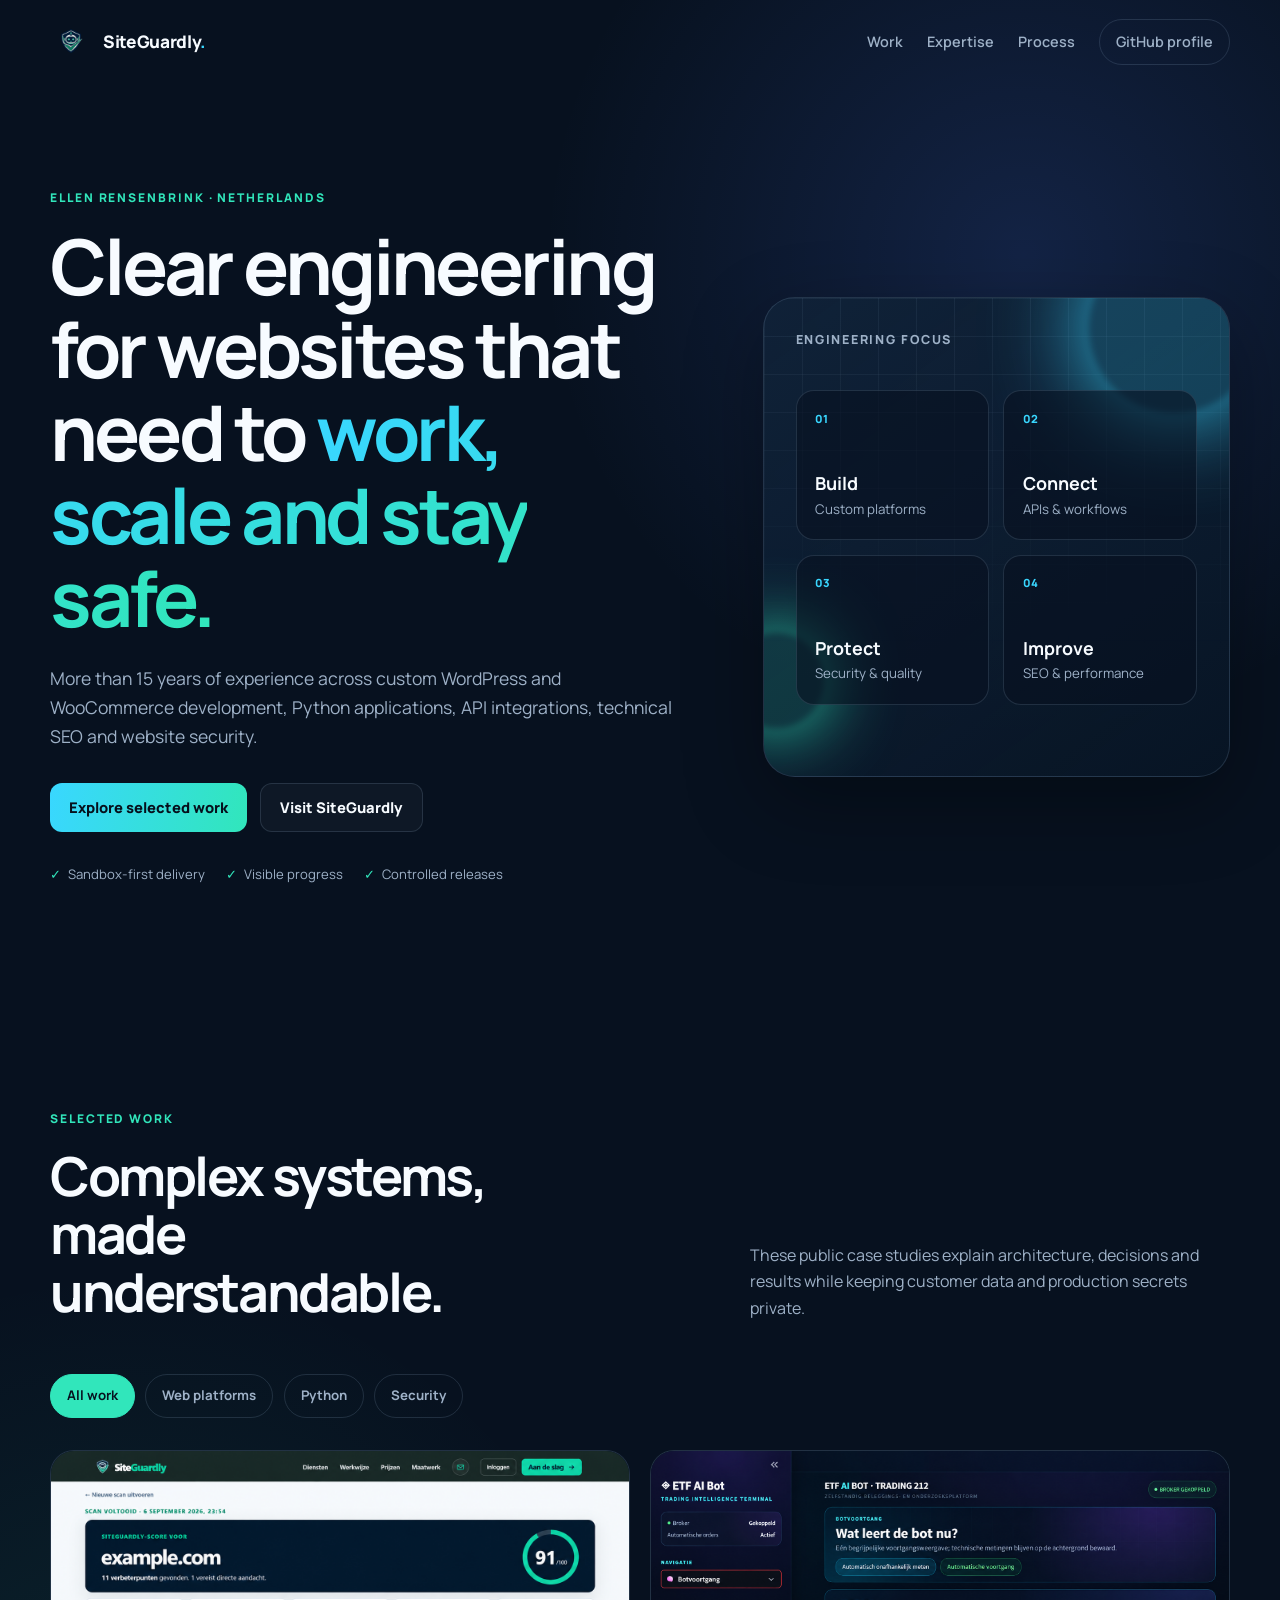
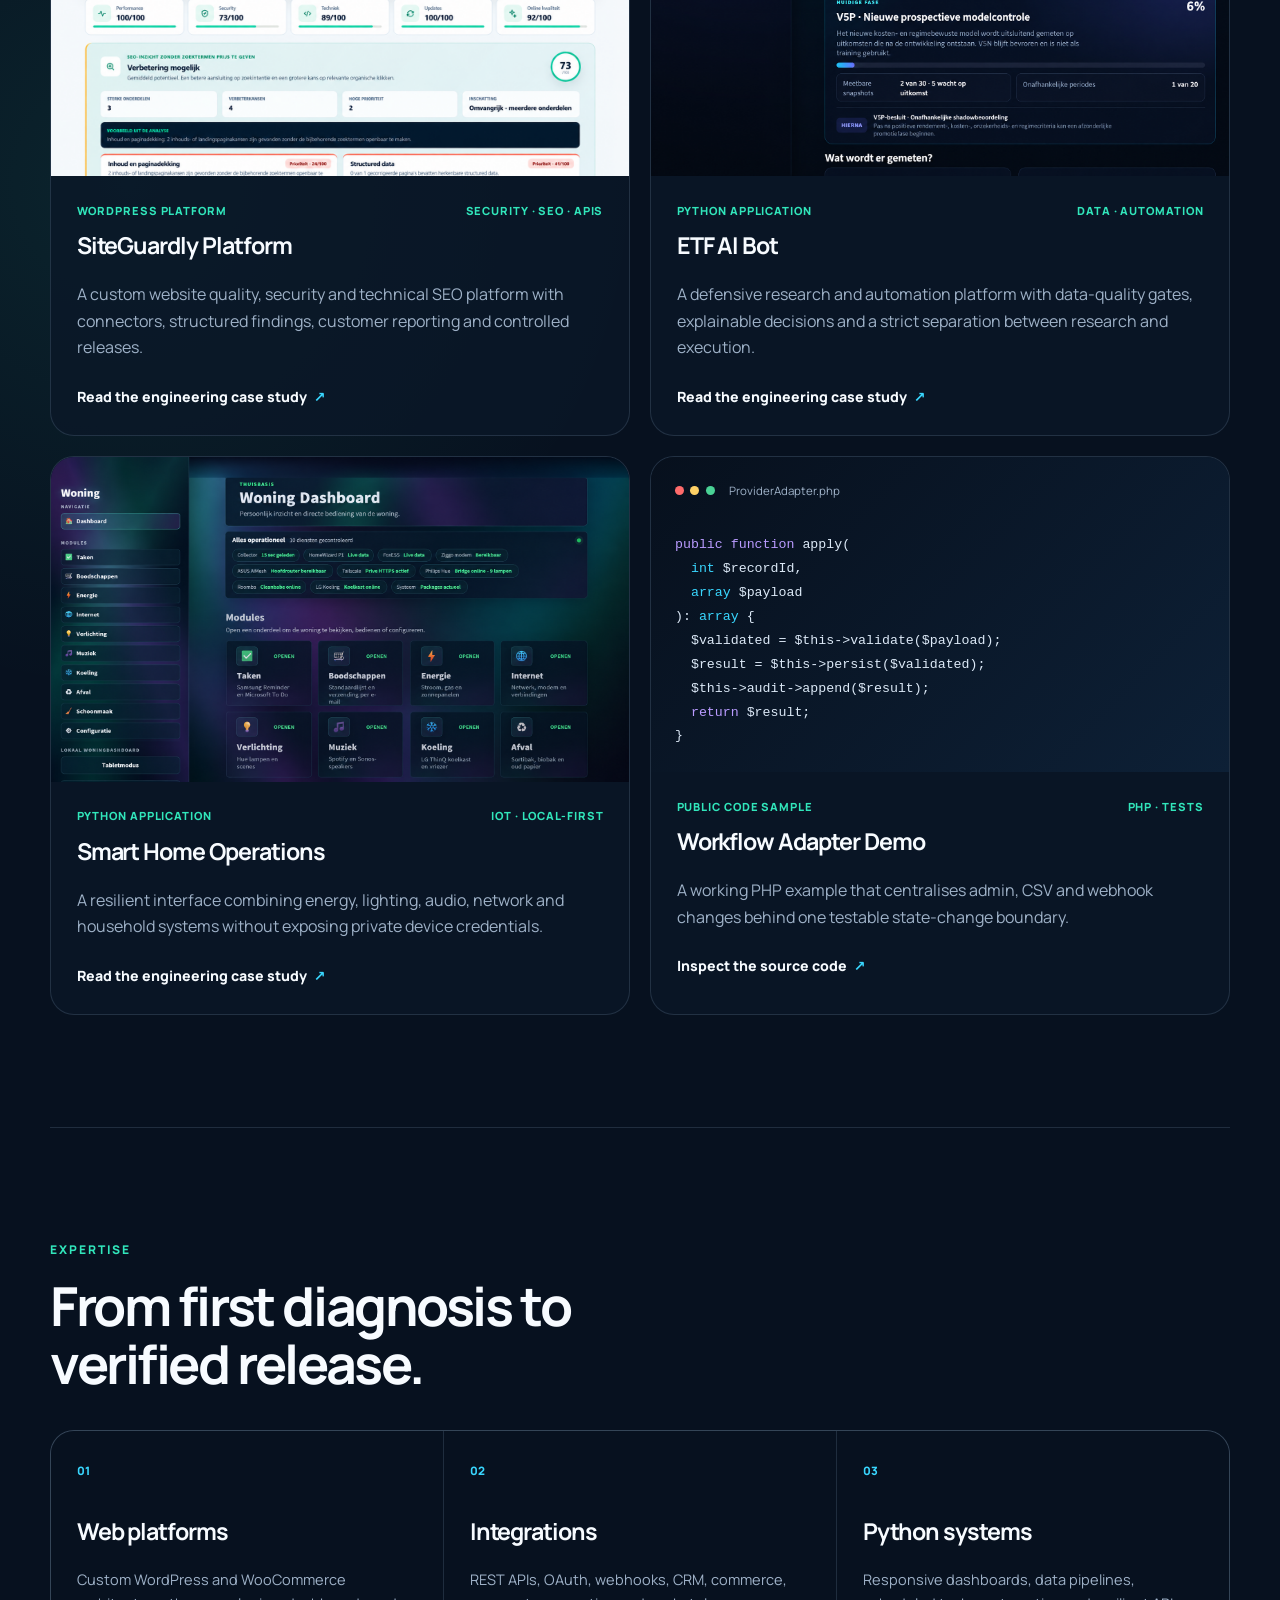
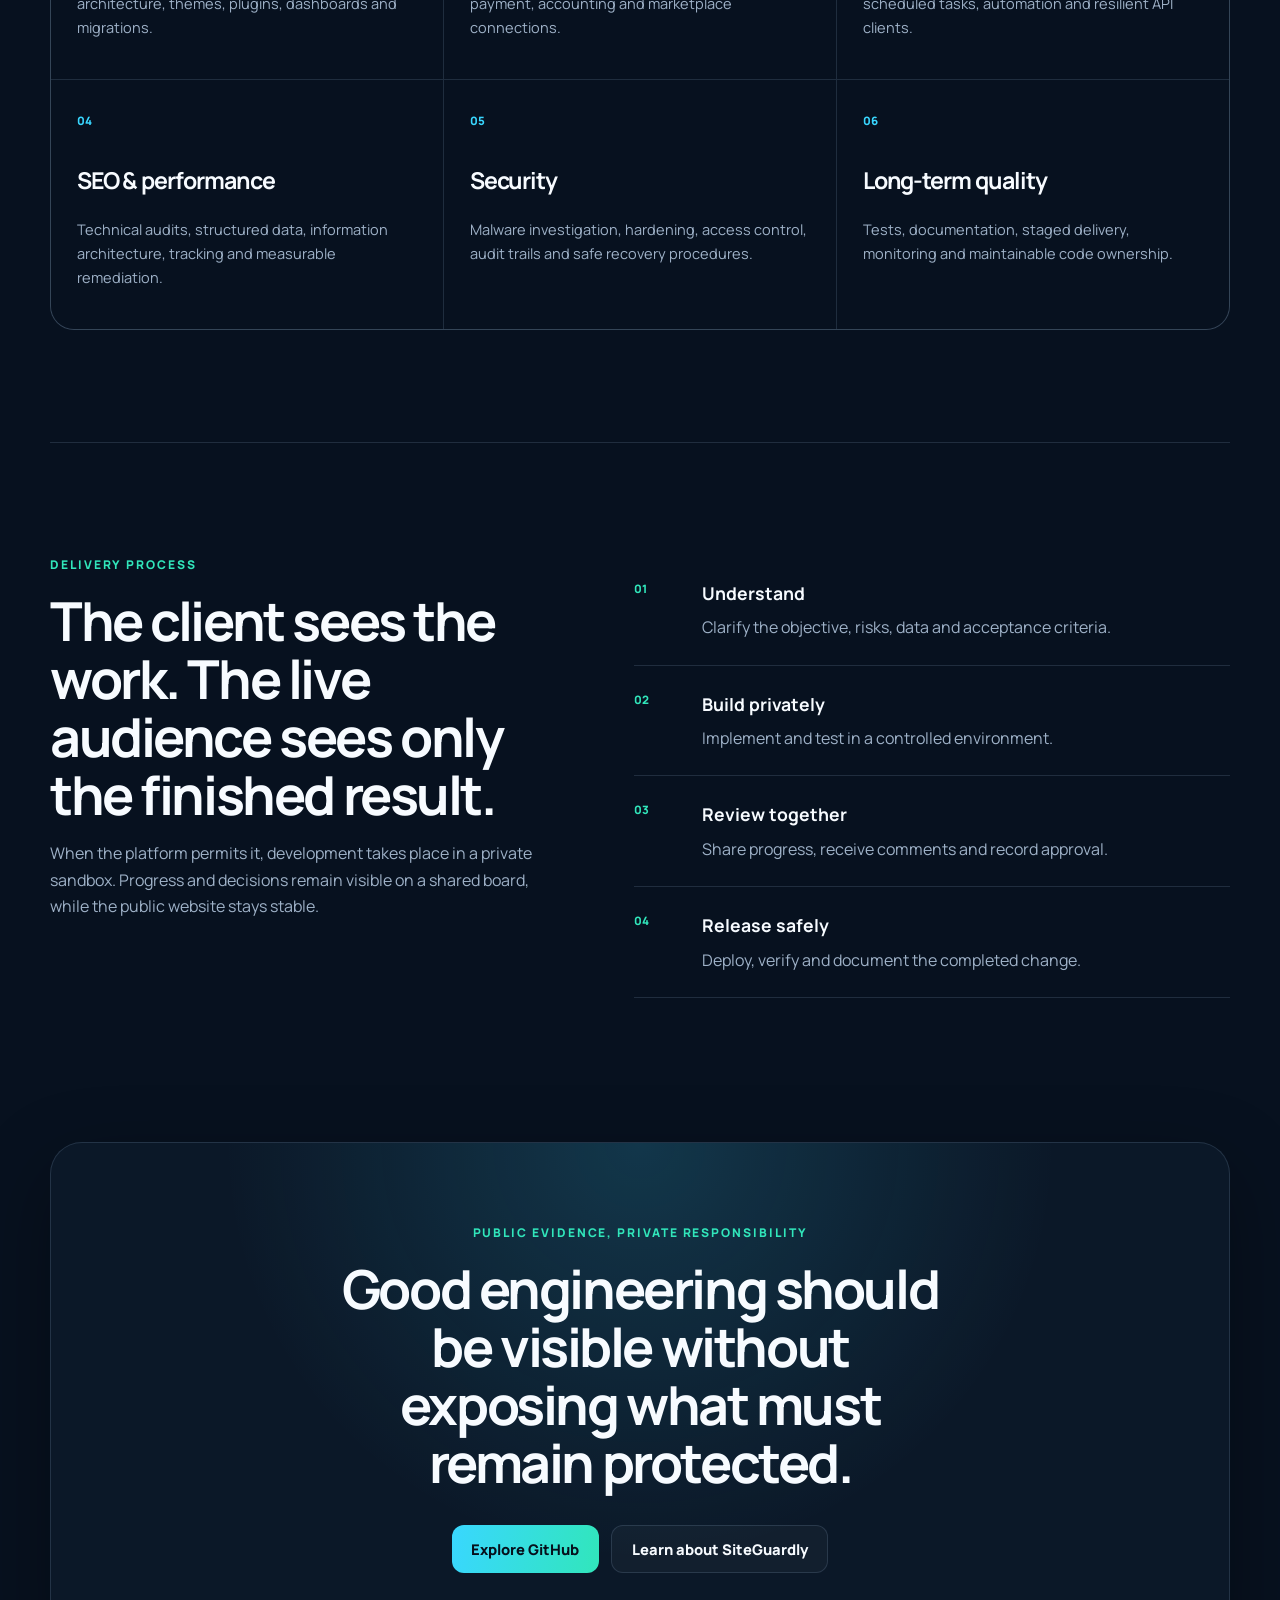
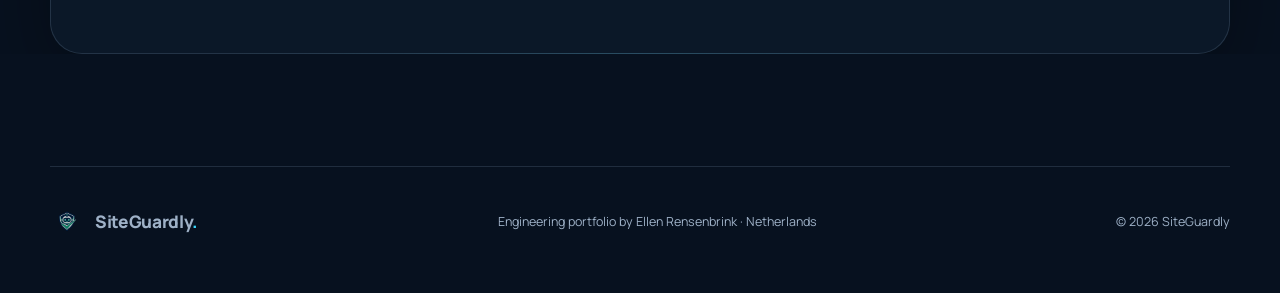
==== index.html @ 63afdf14 "Build SiteGuardly engineering portfolio" ====
<!doctype html>
<html lang="en">
<head>
  <meta charset="utf-8">
  <meta name="viewport" content="width=device-width, initial-scale=1">
  <title>Ellen Rensenbrink · SiteGuardly Engineering Portfolio</title>
  <meta name="description" content="Selected WordPress, Python, API integration, technical SEO and website security work by Ellen Rensenbrink and SiteGuardly.">
  <meta name="theme-color" content="#07111f">
  <meta property="og:title" content="SiteGuardly Engineering Portfolio">
  <meta property="og:description" content="Public evidence of private, production-minded engineering.">
  <meta property="og:type" content="website">
  <meta property="og:url" content="https://siteguardly.github.io/">
  <link rel="icon" href="assets/siteguardly-mark.png">
  <link rel="preconnect" href="https://fonts.googleapis.com">
  <link rel="preconnect" href="https://fonts.gstatic.com" crossorigin>
  <link href="https://fonts.googleapis.com/css2?family=Manrope:wght@400;500;600;700;800&display=swap" rel="stylesheet">
  <link rel="stylesheet" href="styles.css">
</head>
<body>
  <a class="skip-link" href="#main">Skip to content</a>

  <header class="site-header">
    <a class="brand" href="#top" aria-label="SiteGuardly portfolio home">
      <img src="assets/siteguardly-mark.png" width="42" height="42" alt="">
      <span>SiteGuardly<span class="brand-dot">.</span></span>
    </a>
    <nav aria-label="Primary navigation">
      <a href="#work">Work</a>
      <a href="#expertise">Expertise</a>
      <a href="#process">Process</a>
      <a class="nav-cta" href="https://github.com/SiteGuardly">GitHub profile</a>
    </nav>
  </header>

  <main id="main">
    <section class="hero" id="top">
      <div class="hero-copy">
        <p class="eyebrow">Ellen Rensenbrink · Netherlands</p>
        <h1>Clear engineering for websites that need to <span>work, scale and stay safe.</span></h1>
        <p class="hero-intro">More than 15 years of experience across custom WordPress and WooCommerce development, Python applications, API integrations, technical SEO and website security.</p>
        <div class="hero-actions">
          <a class="button primary" href="#work">Explore selected work</a>
          <a class="button secondary" href="https://siteguardly.com">Visit SiteGuardly</a>
        </div>
        <ul class="trust-list" aria-label="Working principles">
          <li>Sandbox-first delivery</li>
          <li>Visible progress</li>
          <li>Controlled releases</li>
        </ul>
      </div>
      <aside class="hero-panel" aria-label="Engineering overview">
        <div class="signal signal-one"></div>
        <div class="signal signal-two"></div>
        <p class="panel-label">Engineering focus</p>
        <div class="capability-map">
          <div><span>01</span><strong>Build</strong><small>Custom platforms</small></div>
          <div><span>02</span><strong>Connect</strong><small>APIs & workflows</small></div>
          <div><span>03</span><strong>Protect</strong><small>Security & quality</small></div>
          <div><span>04</span><strong>Improve</strong><small>SEO & performance</small></div>
        </div>
      </aside>
    </section>

    <section class="section" id="work">
      <div class="section-heading">
        <div>
          <p class="eyebrow">Selected work</p>
          <h2>Complex systems, made understandable.</h2>
        </div>
        <p>These public case studies explain architecture, decisions and results while keeping customer data and production secrets private.</p>
      </div>

      <div class="filters" role="group" aria-label="Filter projects">
        <button class="filter active" type="button" data-filter="all">All work</button>
        <button class="filter" type="button" data-filter="web">Web platforms</button>
        <button class="filter" type="button" data-filter="python">Python</button>
        <button class="filter" type="button" data-filter="security">Security</button>
      </div>

      <div class="project-grid">
        <article class="project-card featured" data-categories="web security">
          <a class="project-image" href="https://github.com/SiteGuardly/siteguardly-platform-case-study" aria-label="View the SiteGuardly platform case study">
            <img src="assets/siteguardly-platform.png" alt="SiteGuardly website scan result interface" loading="lazy">
          </a>
          <div class="project-content">
            <div class="project-meta"><span>WordPress platform</span><span>Security · SEO · APIs</span></div>
            <h3>SiteGuardly Platform</h3>
            <p>A custom website quality, security and technical SEO platform with connectors, structured findings, customer reporting and controlled releases.</p>
            <a class="text-link" href="https://github.com/SiteGuardly/siteguardly-platform-case-study">Read the engineering case study <span>↗</span></a>
          </div>
        </article>

        <article class="project-card" data-categories="python security">
          <a class="project-image" href="https://github.com/SiteGuardly/etf-ai-bot-case-study" aria-label="View the ETF AI Bot case study">
            <img src="assets/etf-ai-bot.png" alt="ETF AI Bot research and automation dashboard" loading="lazy">
          </a>
          <div class="project-content">
            <div class="project-meta"><span>Python application</span><span>Data · Automation</span></div>
            <h3>ETF AI Bot</h3>
            <p>A defensive research and automation platform with data-quality gates, explainable decisions and a strict separation between research and execution.</p>
            <a class="text-link" href="https://github.com/SiteGuardly/etf-ai-bot-case-study">Read the engineering case study <span>↗</span></a>
          </div>
        </article>

        <article class="project-card" data-categories="python security">
          <a class="project-image" href="https://github.com/SiteGuardly/smart-home-dashboard-case-study" aria-label="View the smart home dashboard case study">
            <img src="assets/smart-home-dashboard.png" alt="Smart home operations dashboard" loading="lazy">
          </a>
          <div class="project-content">
            <div class="project-meta"><span>Python application</span><span>IoT · Local-first</span></div>
            <h3>Smart Home Operations</h3>
            <p>A resilient interface combining energy, lighting, audio, network and household systems without exposing private device credentials.</p>
            <a class="text-link" href="https://github.com/SiteGuardly/smart-home-dashboard-case-study">Read the engineering case study <span>↗</span></a>
          </div>
        </article>

        <article class="project-card code-card" data-categories="web security">
          <div class="code-window" aria-hidden="true">
            <div class="window-bar"><i></i><i></i><i></i><span>ProviderAdapter.php</span></div>
            <pre><code><span class="purple">public function</span> apply(
  <span class="blue">int</span> $recordId,
  <span class="blue">array</span> $payload
): <span class="blue">array</span> {
  $validated = $this->validate($payload);
  $result = $this->persist($validated);
  $this->audit->append($result);
  <span class="purple">return</span> $result;
}</code></pre>
          </div>
          <div class="project-content">
            <div class="project-meta"><span>Public code sample</span><span>PHP · Tests</span></div>
            <h3>Workflow Adapter Demo</h3>
            <p>A working PHP example that centralises admin, CSV and webhook changes behind one testable state-change boundary.</p>
            <a class="text-link" href="https://github.com/SiteGuardly/wordpress-workflow-adapter-demo">Inspect the source code <span>↗</span></a>
          </div>
        </article>
      </div>
    </section>

    <section class="section expertise" id="expertise">
      <div class="section-heading compact">
        <div>
          <p class="eyebrow">Expertise</p>
          <h2>From first diagnosis to verified release.</h2>
        </div>
      </div>
      <div class="expertise-grid">
        <article><span>01</span><h3>Web platforms</h3><p>Custom WordPress and WooCommerce architecture, themes, plugins, dashboards and migrations.</p></article>
        <article><span>02</span><h3>Integrations</h3><p>REST APIs, OAuth, webhooks, CRM, commerce, payment, accounting and marketplace connections.</p></article>
        <article><span>03</span><h3>Python systems</h3><p>Responsive dashboards, data pipelines, scheduled tasks, automation and resilient API clients.</p></article>
        <article><span>04</span><h3>SEO & performance</h3><p>Technical audits, structured data, information architecture, tracking and measurable remediation.</p></article>
        <article><span>05</span><h3>Security</h3><p>Malware investigation, hardening, access control, audit trails and safe recovery procedures.</p></article>
        <article><span>06</span><h3>Long-term quality</h3><p>Tests, documentation, staged delivery, monitoring and maintainable code ownership.</p></article>
      </div>
    </section>

    <section class="section process" id="process">
      <div class="process-intro">
        <p class="eyebrow">Delivery process</p>
        <h2>The client sees the work. The live audience sees only the finished result.</h2>
        <p>When the platform permits it, development takes place in a private sandbox. Progress and decisions remain visible on a shared board, while the public website stays stable.</p>
      </div>
      <ol class="process-steps">
        <li><span>01</span><div><strong>Understand</strong><p>Clarify the objective, risks, data and acceptance criteria.</p></div></li>
        <li><span>02</span><div><strong>Build privately</strong><p>Implement and test in a controlled environment.</p></div></li>
        <li><span>03</span><div><strong>Review together</strong><p>Share progress, receive comments and record approval.</p></div></li>
        <li><span>04</span><div><strong>Release safely</strong><p>Deploy, verify and document the completed change.</p></div></li>
      </ol>
    </section>

    <section class="closing">
      <p class="eyebrow">Public evidence, private responsibility</p>
      <h2>Good engineering should be visible without exposing what must remain protected.</h2>
      <div class="hero-actions">
        <a class="button primary" href="https://github.com/SiteGuardly">Explore GitHub</a>
        <a class="button secondary" href="https://siteguardly.com">Learn about SiteGuardly</a>
      </div>
    </section>
  </main>

  <footer>
    <a class="brand" href="#top"><img src="assets/siteguardly-mark.png" width="34" height="34" alt=""><span>SiteGuardly<span class="brand-dot">.</span></span></a>
    <p>Engineering portfolio by Ellen Rensenbrink · Netherlands</p>
    <p>© <span id="year">2026</span> SiteGuardly</p>
  </footer>

  <script src="script.js"></script>
</body>
</html>
---- styles.css ----
:root {
  color-scheme: dark;
  --bg: #07111f;
  --surface: #0b1828;
  --surface-2: #102238;
  --text: #f7fbff;
  --muted: #9eb1c7;
  --line: rgba(160, 190, 220, .16);
  --cyan: #39d7ff;
  --teal: #31e6bb;
  --blue: #4f7cff;
  --purple: #b99bff;
  --radius: 24px;
  --shadow: 0 26px 80px rgba(0, 0, 0, .32);
}

* { box-sizing: border-box; }
html { scroll-behavior: smooth; }
body {
  margin: 0;
  font-family: Manrope, system-ui, -apple-system, BlinkMacSystemFont, "Segoe UI", sans-serif;
  color: var(--text);
  background:
    radial-gradient(circle at 80% 5%, rgba(79, 124, 255, .17), transparent 30rem),
    radial-gradient(circle at 10% 35%, rgba(49, 230, 187, .09), transparent 32rem),
    var(--bg);
  line-height: 1.65;
}

a { color: inherit; }
img { max-width: 100%; display: block; }
button, a { -webkit-tap-highlight-color: transparent; }

.skip-link {
  position: fixed;
  left: 1rem;
  top: -5rem;
  z-index: 100;
  padding: .75rem 1rem;
  color: #06101c;
  background: var(--cyan);
  border-radius: 8px;
}
.skip-link:focus { top: 1rem; }

.site-header, footer {
  width: min(1180px, calc(100% - 2rem));
  margin-inline: auto;
  display: flex;
  align-items: center;
  justify-content: space-between;
}
.site-header { min-height: 84px; }
.brand {
  display: inline-flex;
  gap: .7rem;
  align-items: center;
  text-decoration: none;
  font-size: 1.08rem;
  font-weight: 800;
  letter-spacing: -.02em;
}
.brand img { border-radius: 12px; }
.brand-dot { color: var(--cyan); }
nav { display: flex; gap: 1.5rem; align-items: center; }
nav a { text-decoration: none; font-size: .9rem; color: var(--muted); font-weight: 600; }
nav a:hover, nav a:focus-visible { color: var(--text); }
.nav-cta { padding: .66rem 1rem; border: 1px solid var(--line); border-radius: 999px; }

main { overflow: clip; }
.hero, .section, .closing {
  width: min(1180px, calc(100% - 2rem));
  margin-inline: auto;
}
.hero {
  min-height: 680px;
  padding: 6.5rem 0 7rem;
  display: grid;
  grid-template-columns: 1.15fr .85fr;
  gap: 5rem;
  align-items: center;
}
.eyebrow {
  margin: 0 0 1.1rem;
  color: var(--teal);
  font-weight: 800;
  font-size: .75rem;
  letter-spacing: .16em;
  text-transform: uppercase;
}
h1, h2, h3 { margin-top: 0; line-height: 1.08; letter-spacing: -.045em; }
h1 { margin-bottom: 1.5rem; font-size: clamp(3rem, 6vw, 5.6rem); max-width: 12ch; }
h1 span { color: transparent; background: linear-gradient(100deg, var(--cyan), var(--teal)); background-clip: text; -webkit-background-clip: text; }
h2 { margin-bottom: 1rem; font-size: clamp(2.25rem, 4.2vw, 4.2rem); max-width: 15ch; }
h3 { font-size: 1.45rem; }
.hero-intro { color: var(--muted); font-size: 1.1rem; max-width: 62ch; }
.hero-actions { margin-top: 2rem; display: flex; gap: .8rem; flex-wrap: wrap; }
.button {
  min-height: 48px;
  display: inline-flex;
  align-items: center;
  justify-content: center;
  padding: .7rem 1.2rem;
  border-radius: 12px;
  text-decoration: none;
  font-weight: 800;
  font-size: .92rem;
  transition: transform .2s ease, border-color .2s ease;
}
.button:hover { transform: translateY(-2px); }
.button.primary { color: #06101c; background: linear-gradient(100deg, var(--cyan), var(--teal)); }
.button.secondary { border: 1px solid var(--line); background: rgba(255,255,255,.03); }
.trust-list { margin: 2rem 0 0; padding: 0; display: flex; gap: 1.3rem; flex-wrap: wrap; list-style: none; color: var(--muted); font-size: .82rem; }
.trust-list li::before { content: "✓"; color: var(--teal); margin-right: .45rem; }

.hero-panel {
  position: relative;
  padding: 2rem;
  min-height: 480px;
  border: 1px solid var(--line);
  border-radius: 32px;
  background: linear-gradient(145deg, rgba(16,34,56,.98), rgba(8,22,38,.78));
  box-shadow: var(--shadow);
  overflow: hidden;
}
.hero-panel::before { content: ""; position: absolute; inset: 0; background-image: linear-gradient(var(--line) 1px, transparent 1px), linear-gradient(90deg, var(--line) 1px, transparent 1px); background-size: 38px 38px; mask-image: linear-gradient(to bottom, black, transparent 75%); opacity: .5; }
.signal { position: absolute; border-radius: 50%; filter: blur(3px); }
.signal-one { width: 170px; height: 170px; top: -55px; right: -30px; background: rgba(57,215,255,.2); box-shadow: 0 0 100px var(--cyan); }
.signal-two { width: 95px; height: 95px; bottom: 48px; left: -35px; background: rgba(49,230,187,.14); box-shadow: 0 0 75px var(--teal); }
.panel-label { position: relative; margin: 0; color: var(--muted); font-size: .78rem; font-weight: 800; text-transform: uppercase; letter-spacing: .14em; }
.capability-map { position: relative; margin-top: 2.5rem; display: grid; grid-template-columns: 1fr 1fr; gap: .9rem; }
.capability-map div { min-height: 150px; padding: 1.15rem; display: flex; flex-direction: column; justify-content: flex-end; border: 1px solid var(--line); border-radius: 18px; background: rgba(7,17,31,.58); }
.capability-map span { margin-bottom: auto; color: var(--cyan); font-size: .7rem; font-weight: 800; }
.capability-map strong { font-size: 1.12rem; }
.capability-map small { color: var(--muted); }

.section { padding: 7rem 0; }
.section-heading { margin-bottom: 2.3rem; display: flex; justify-content: space-between; align-items: end; gap: 3rem; }
.section-heading > p { max-width: 48ch; color: var(--muted); }
.section-heading.compact { display: block; }
.filters { margin-bottom: 2rem; display: flex; gap: .65rem; flex-wrap: wrap; }
.filter { padding: .64rem 1rem; color: var(--muted); border: 1px solid var(--line); border-radius: 999px; background: transparent; font: inherit; font-size: .83rem; font-weight: 700; cursor: pointer; }
.filter:hover, .filter:focus-visible, .filter.active { color: #07111f; border-color: var(--teal); background: var(--teal); }
.project-grid { display: grid; grid-template-columns: repeat(2, 1fr); gap: 1.25rem; }
.project-card { border: 1px solid var(--line); border-radius: var(--radius); background: rgba(11,24,40,.78); overflow: hidden; transition: transform .25s ease, border-color .25s ease; }
.project-card:hover { transform: translateY(-5px); border-color: rgba(57,215,255,.38); }
.project-card.hidden { display: none; }
.project-image { display: block; aspect-ratio: 16 / 9; overflow: hidden; background: #0c1b2d; }
.project-image img { width: 100%; height: 100%; object-fit: cover; object-position: top; transition: transform .45s ease; }
.project-card:hover .project-image img { transform: scale(1.025); }
.project-content { padding: 1.6rem; }
.project-meta { margin-bottom: .8rem; display: flex; justify-content: space-between; gap: 1rem; color: var(--teal); font-size: .7rem; font-weight: 800; text-transform: uppercase; letter-spacing: .08em; }
.project-content p { color: var(--muted); }
.text-link { display: inline-flex; gap: .45rem; margin-top: .5rem; color: var(--text); font-size: .88rem; font-weight: 800; text-decoration: none; }
.text-link span { color: var(--cyan); }
.code-window { min-height: 290px; padding: 1.5rem; background: linear-gradient(135deg, #07101d, #0d2036); }
.window-bar { display: flex; gap: .4rem; align-items: center; color: var(--muted); font-size: .72rem; }
.window-bar i { width: 9px; height: 9px; border-radius: 50%; background: #ff6b6b; }
.window-bar i:nth-child(2) { background: #ffd166; }
.window-bar i:nth-child(3) { background: #4ad295; }
.window-bar span { margin-left: .5rem; }
pre { margin: 2.1rem 0 0; color: #dce9f7; font: .83rem/1.8 ui-monospace, SFMono-Regular, Menlo, Consolas, monospace; white-space: pre-wrap; }
.purple { color: var(--purple); }
.blue { color: var(--cyan); }

.expertise { border-block: 1px solid var(--line); }
.expertise-grid { display: grid; grid-template-columns: repeat(3, 1fr); gap: 1px; background: var(--line); border: 1px solid var(--line); border-radius: var(--radius); overflow: hidden; }
.expertise-grid article { min-height: 240px; padding: 1.6rem; background: var(--bg); }
.expertise-grid span { display: inline-block; margin-bottom: 2.4rem; color: var(--cyan); font-size: .72rem; font-weight: 800; }
.expertise-grid p { color: var(--muted); font-size: .91rem; }

.process { display: grid; grid-template-columns: .9fr 1.1fr; gap: 6rem; align-items: start; }
.process-intro { position: sticky; top: 2rem; }
.process-intro p:last-child { color: var(--muted); max-width: 54ch; }
.process-steps { margin: 0; padding: 0; list-style: none; }
.process-steps li { padding: 1.5rem 0; display: grid; grid-template-columns: 52px 1fr; gap: 1rem; border-bottom: 1px solid var(--line); }
.process-steps li > span { color: var(--teal); font-size: .72rem; font-weight: 800; }
.process-steps strong { font-size: 1.1rem; }
.process-steps p { margin: .4rem 0 0; color: var(--muted); }

.closing { margin-top: 2rem; margin-bottom: 7rem; padding: 5rem; text-align: center; border: 1px solid var(--line); border-radius: 32px; background: radial-gradient(circle at 50% 0, rgba(57,215,255,.16), transparent 26rem), var(--surface); box-shadow: var(--shadow); }
.closing h2 { margin-inline: auto; max-width: 18ch; }
.closing .hero-actions { justify-content: center; }

footer { padding: 2rem 0 3rem; gap: 2rem; border-top: 1px solid var(--line); color: var(--muted); font-size: .78rem; }

@media (max-width: 900px) {
  nav a:not(.nav-cta) { display: none; }
  .hero { grid-template-columns: 1fr; gap: 2.5rem; padding-top: 4rem; }
  .hero-copy { text-align: left; }
  .hero-panel { min-height: auto; }
  .section-heading, .process { grid-template-columns: 1fr; display: grid; gap: 1.2rem; }
  .process-intro { position: static; }
  .expertise-grid { grid-template-columns: repeat(2, 1fr); }
}

@media (max-width: 640px) {
  .site-header { min-height: 70px; }
  .nav-cta { padding: .55rem .8rem; font-size: .78rem; }
  .hero { min-height: auto; padding: 3.5rem 0 5rem; }
  h1 { font-size: clamp(2.8rem, 14vw, 4.2rem); }
  .hero-panel { padding: 1rem; border-radius: 22px; }
  .capability-map { gap: .55rem; }
  .capability-map div { min-height: 125px; padding: .9rem; }
  .section { padding: 5rem 0; }
  .project-grid, .expertise-grid { grid-template-columns: 1fr; }
  .closing { padding: 3.5rem 1.2rem; }
  footer { align-items: flex-start; flex-direction: column; gap: .75rem; }
  footer p { margin: 0; }
}

@media (prefers-reduced-motion: reduce) {
  html { scroll-behavior: auto; }
  *, *::before, *::after { transition-duration: .01ms !important; }
}
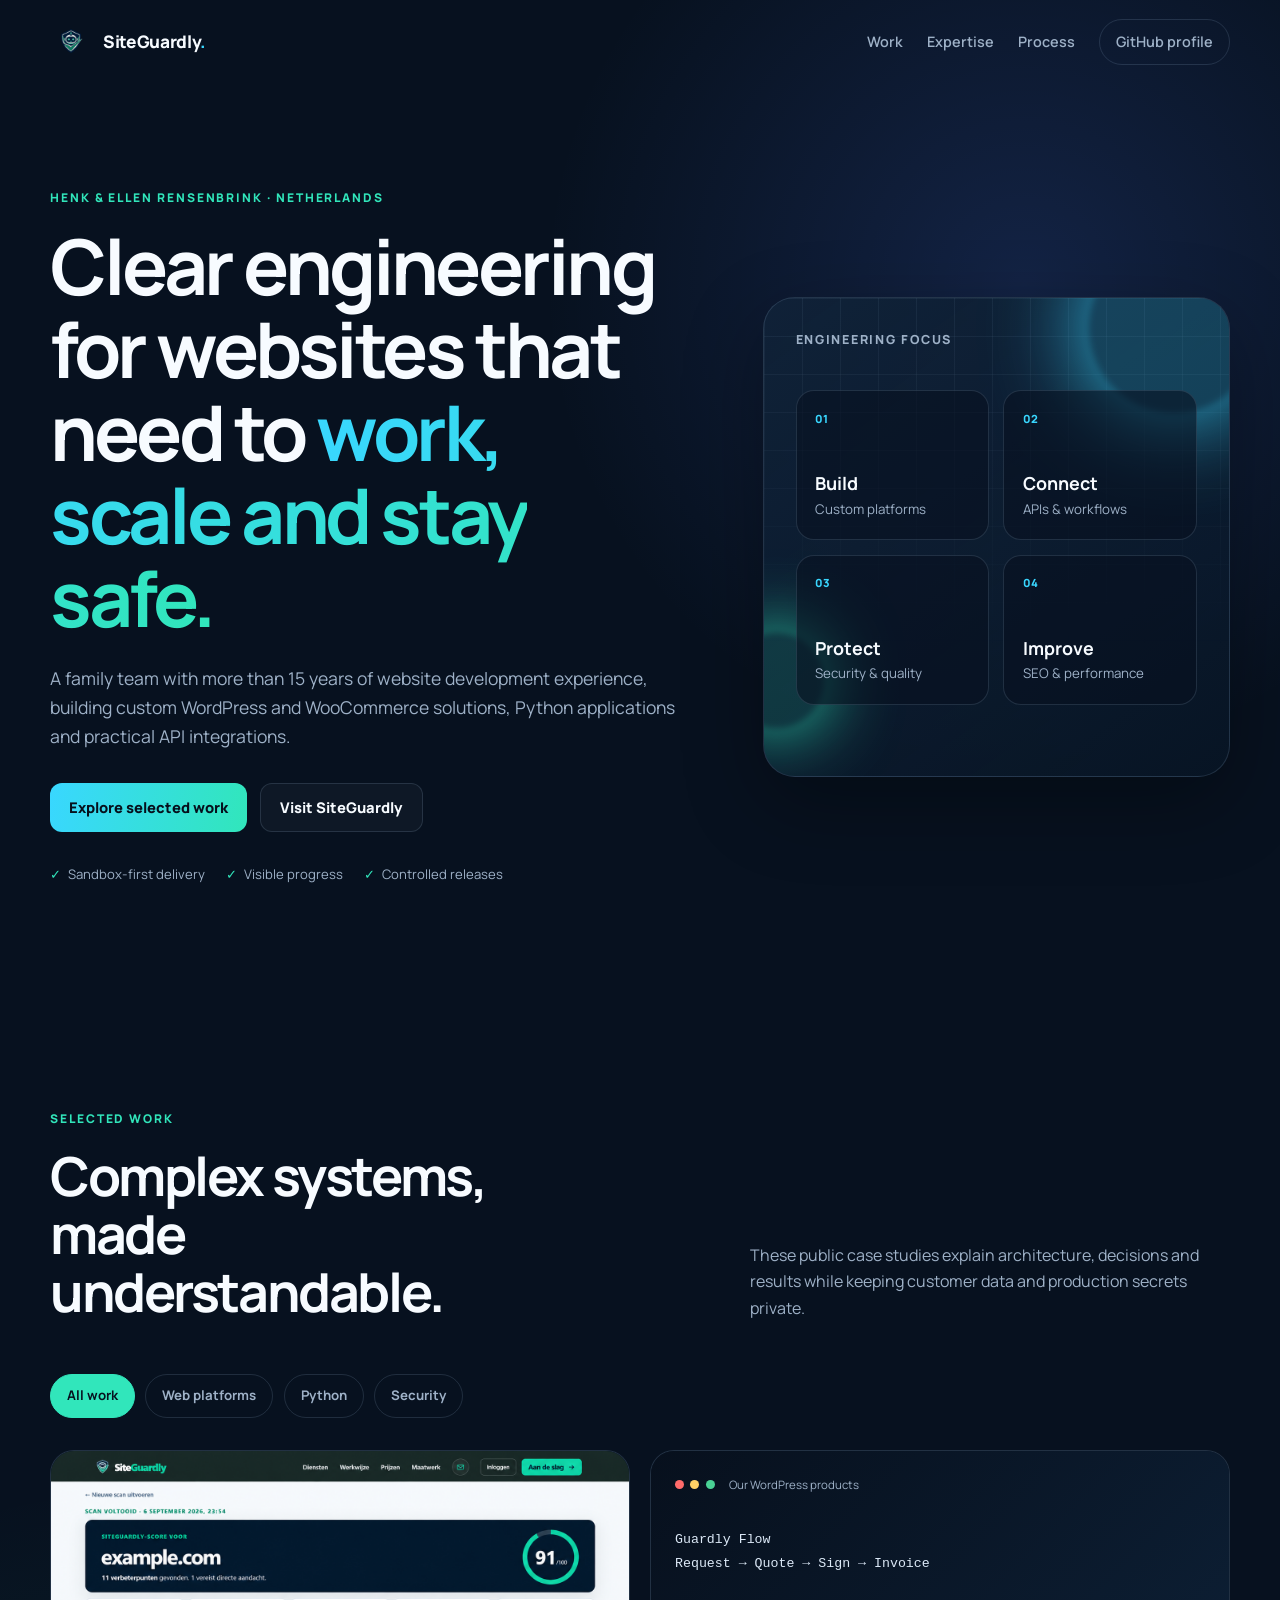
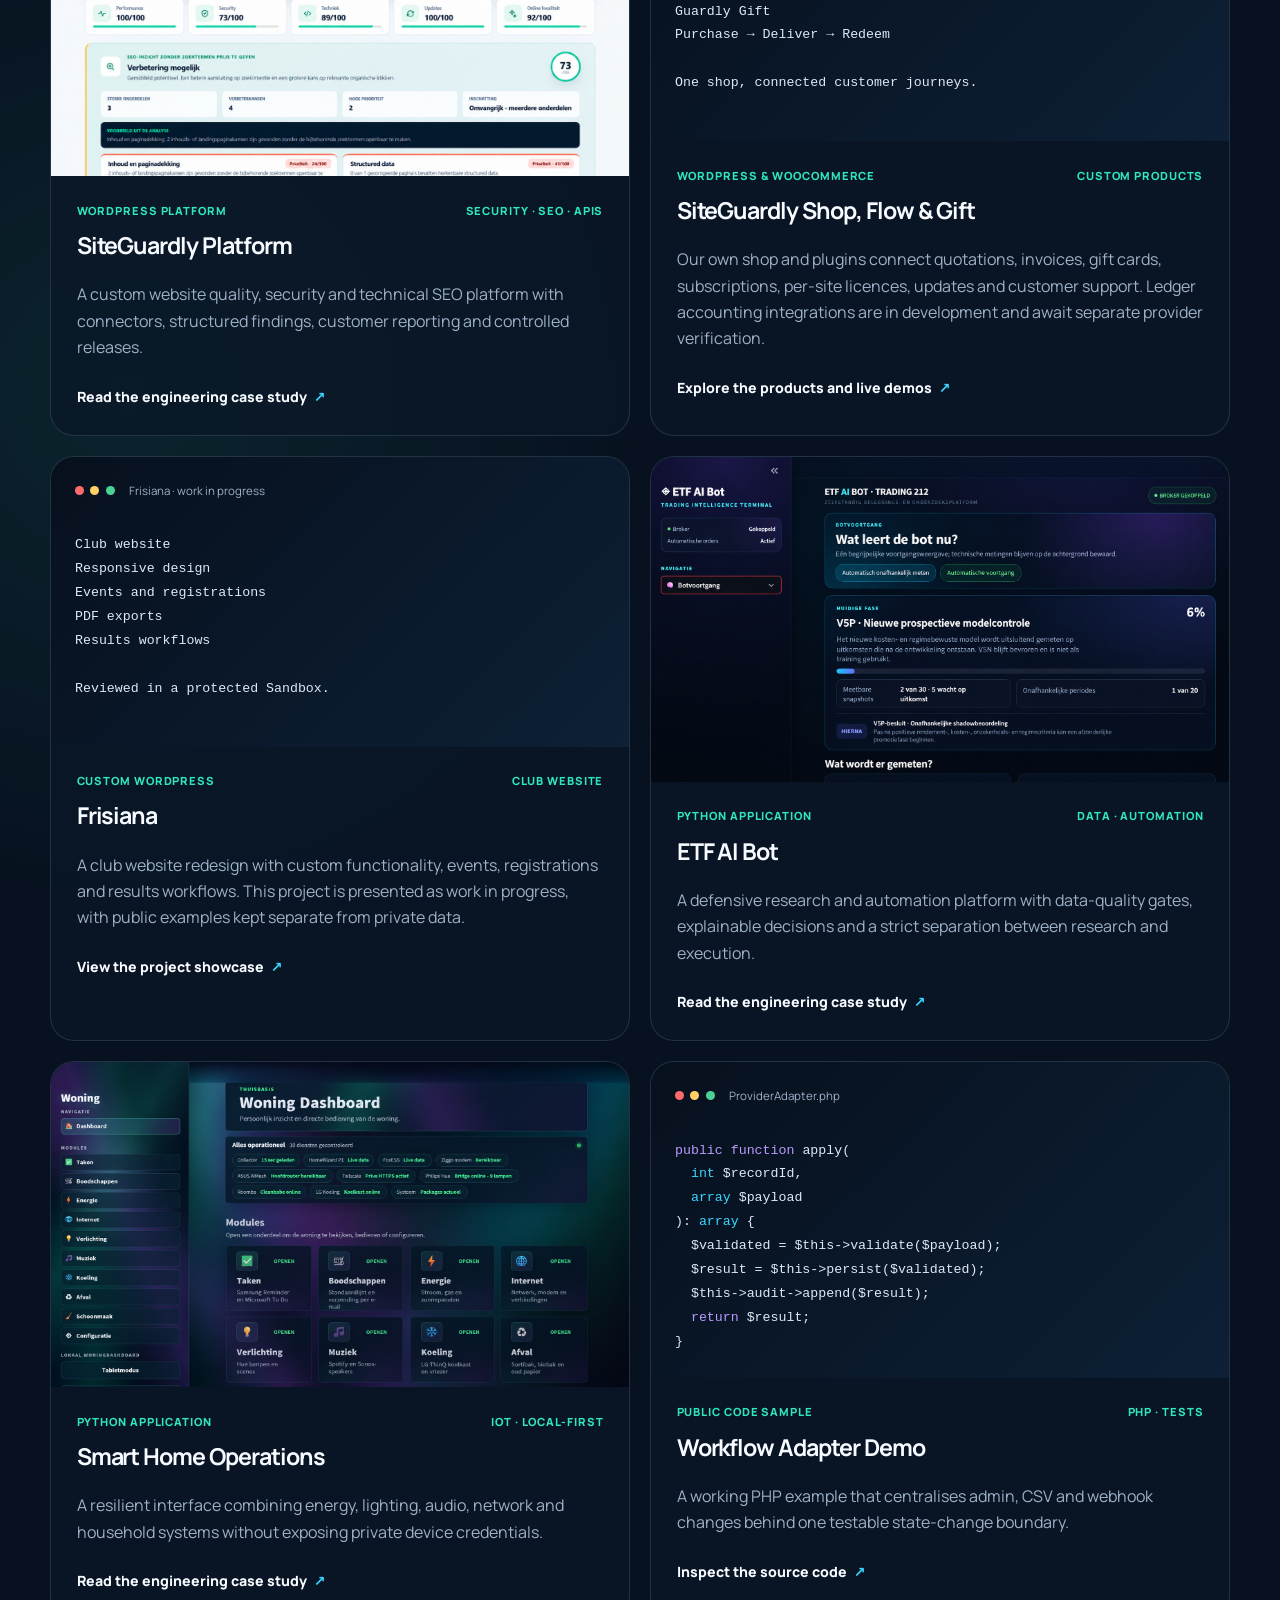
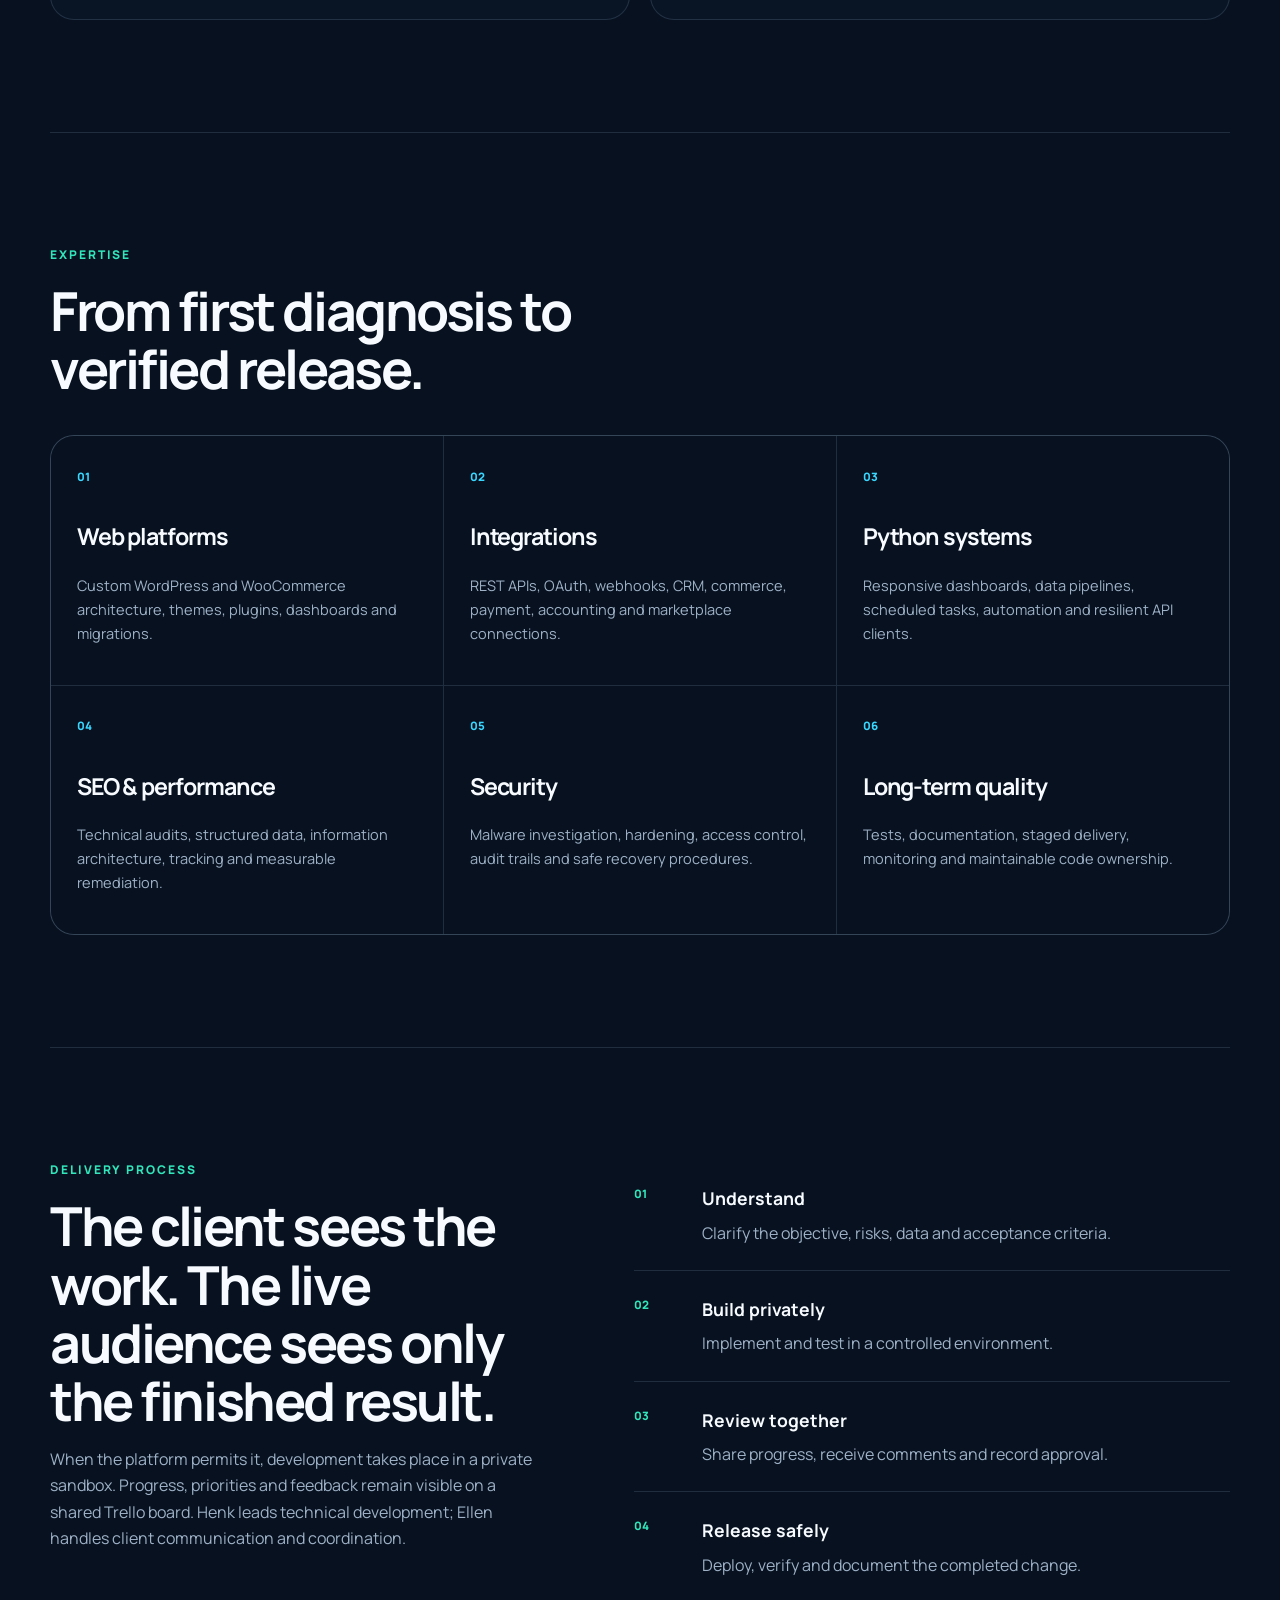
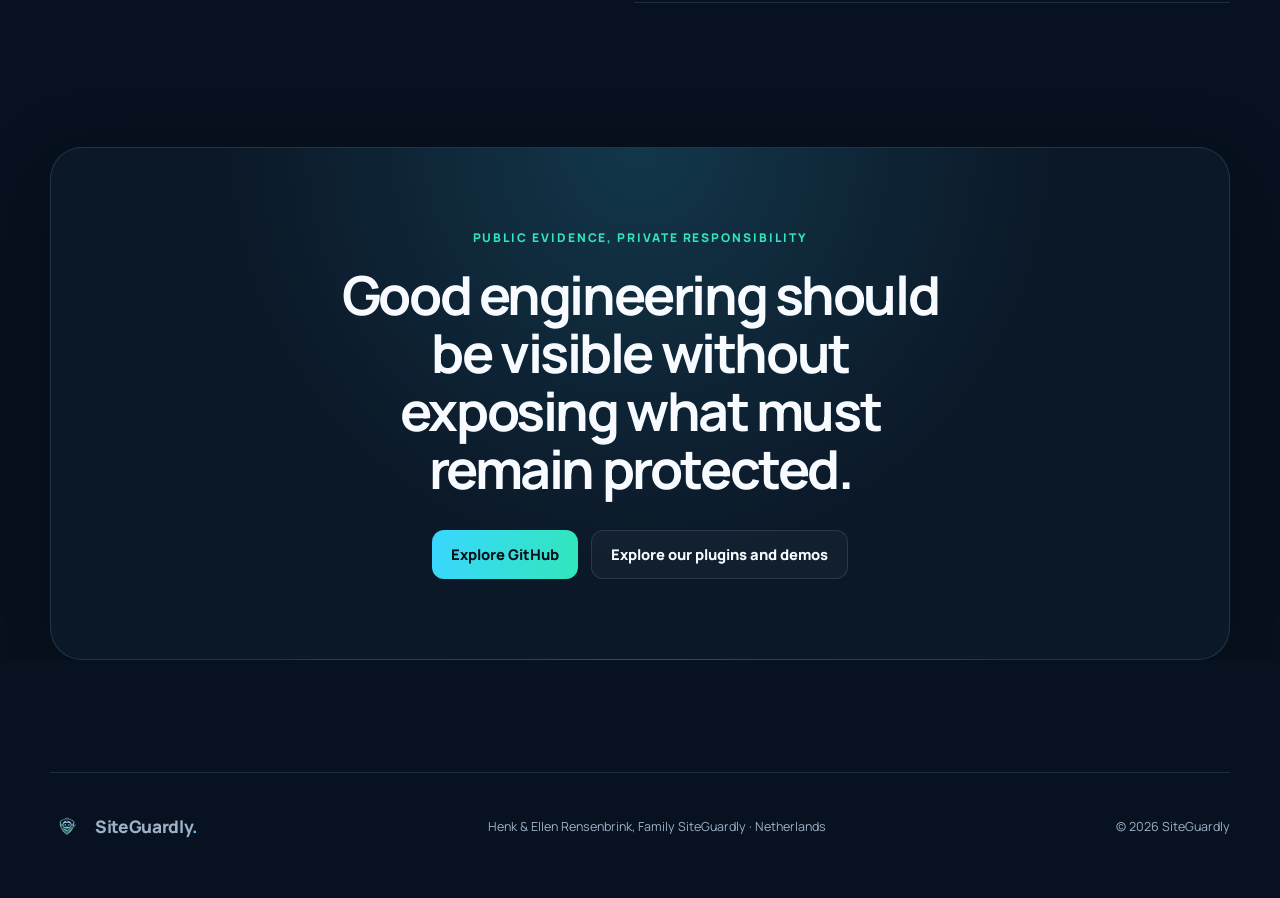
==== commit ff6cc69a: "Refresh family team portfolio with shop, plugins and Frisiana Updated the title and description for " ====
--- a/index.html
+++ b/index.html
@@ -3,8 +3,8 @@
 <head>
   <meta charset="utf-8">
   <meta name="viewport" content="width=device-width, initial-scale=1">
-  <title>Ellen Rensenbrink · SiteGuardly Engineering Portfolio</title>
-  <meta name="description" content="Selected WordPress, Python, API integration, technical SEO and website security work by Ellen Rensenbrink and SiteGuardly.">
+  <title>Henk &amp; Ellen Rensenbrink · SiteGuardly Full-stack Portfolio</title>
+  <meta name="description" content="WordPress, WooCommerce, custom plugins, Python, integrations, technical SEO and security work by Henk &amp; Ellen Rensenbrink, Family SiteGuardly.">
   <meta name="theme-color" content="#07111f">
   <meta property="og:title" content="SiteGuardly Engineering Portfolio">
   <meta property="og:description" content="Public evidence of private, production-minded engineering.">
@@ -35,9 +35,9 @@
   <main id="main">
     <section class="hero" id="top">
       <div class="hero-copy">
-        <p class="eyebrow">Ellen Rensenbrink · Netherlands</p>
+        <p class="eyebrow">Henk &amp; Ellen Rensenbrink · Netherlands</p>
         <h1>Clear engineering for websites that need to <span>work, scale and stay safe.</span></h1>
-        <p class="hero-intro">More than 15 years of experience across custom WordPress and WooCommerce development, Python applications, API integrations, technical SEO and website security.</p>
+        <p class="hero-intro">A family team with more than 15 years of website development experience, building custom WordPress and WooCommerce solutions, Python applications and practical API integrations.</p>
         <div class="hero-actions">
           <a class="button primary" href="#work">Explore selected work</a>
           <a class="button secondary" href="https://siteguardly.com">Visit SiteGuardly</a>
@@ -88,6 +88,28 @@
             <p>A custom website quality, security and technical SEO platform with connectors, structured findings, customer reporting and controlled releases.</p>
             <a class="text-link" href="https://github.com/SiteGuardly/siteguardly-platform-case-study">Read the engineering case study <span>↗</span></a>
           </div>
+        </article>
+
+
+        <article class="project-card code-card" data-categories="web security">
+          <div class="code-window" aria-hidden="true"><div class="window-bar"><i></i><i></i><i></i><span>Our WordPress products</span></div><pre><code>Guardly Flow
+Request → Quote → Sign → Invoice
+
+Guardly Gift
+Purchase → Deliver → Redeem
+
+One shop, connected customer journeys.</code></pre></div>
+          <div class="project-content"><div class="project-meta"><span>WordPress &amp; WooCommerce</span><span>Custom products</span></div><h3>SiteGuardly Shop, Flow &amp; Gift</h3><p>Our own shop and plugins connect quotations, invoices, gift cards, subscriptions, per-site licences, updates and customer support. Ledger accounting integrations are in development and await separate provider verification.</p><a class="text-link" href="https://shop.siteguardly.com">Explore the products and live demos <span>↗</span></a></div>
+        </article>
+        <article class="project-card code-card" data-categories="web">
+          <div class="code-window" aria-hidden="true"><div class="window-bar"><i></i><i></i><i></i><span>Frisiana · work in progress</span></div><pre><code>Club website
+Responsive design
+Events and registrations
+PDF exports
+Results workflows
+
+Reviewed in a protected Sandbox.</code></pre></div>
+          <div class="project-content"><div class="project-meta"><span>Custom WordPress</span><span>Club website</span></div><h3>Frisiana</h3><p>A club website redesign with custom functionality, events, registrations and results workflows. This project is presented as work in progress, with public examples kept separate from private data.</p><a class="text-link" href="https://github.com/SiteGuardly/frisiana-club-work-in-progress">View the project showcase <span>↗</span></a></div>
         </article>
 
         <article class="project-card" data-categories="python security">
@@ -158,7 +180,7 @@
       <div class="process-intro">
         <p class="eyebrow">Delivery process</p>
         <h2>The client sees the work. The live audience sees only the finished result.</h2>
-        <p>When the platform permits it, development takes place in a private sandbox. Progress and decisions remain visible on a shared board, while the public website stays stable.</p>
+        <p>When the platform permits it, development takes place in a private sandbox. Progress, priorities and feedback remain visible on a shared Trello board. Henk leads technical development; Ellen handles client communication and coordination.</p>
       </div>
       <ol class="process-steps">
         <li><span>01</span><div><strong>Understand</strong><p>Clarify the objective, risks, data and acceptance criteria.</p></div></li>
@@ -173,14 +195,14 @@
       <h2>Good engineering should be visible without exposing what must remain protected.</h2>
       <div class="hero-actions">
         <a class="button primary" href="https://github.com/SiteGuardly">Explore GitHub</a>
-        <a class="button secondary" href="https://siteguardly.com">Learn about SiteGuardly</a>
+        <a class="button secondary" href="https://shop.siteguardly.com">Explore our plugins and demos</a>
       </div>
     </section>
   </main>
 
   <footer>
     <a class="brand" href="#top"><img src="assets/siteguardly-mark.png" width="34" height="34" alt=""><span>SiteGuardly<span class="brand-dot">.</span></span></a>
-    <p>Engineering portfolio by Ellen Rensenbrink · Netherlands</p>
+    <p>Henk &amp; Ellen Rensenbrink, Family SiteGuardly · Netherlands</p>
     <p>© <span id="year">2026</span> SiteGuardly</p>
   </footer>
 
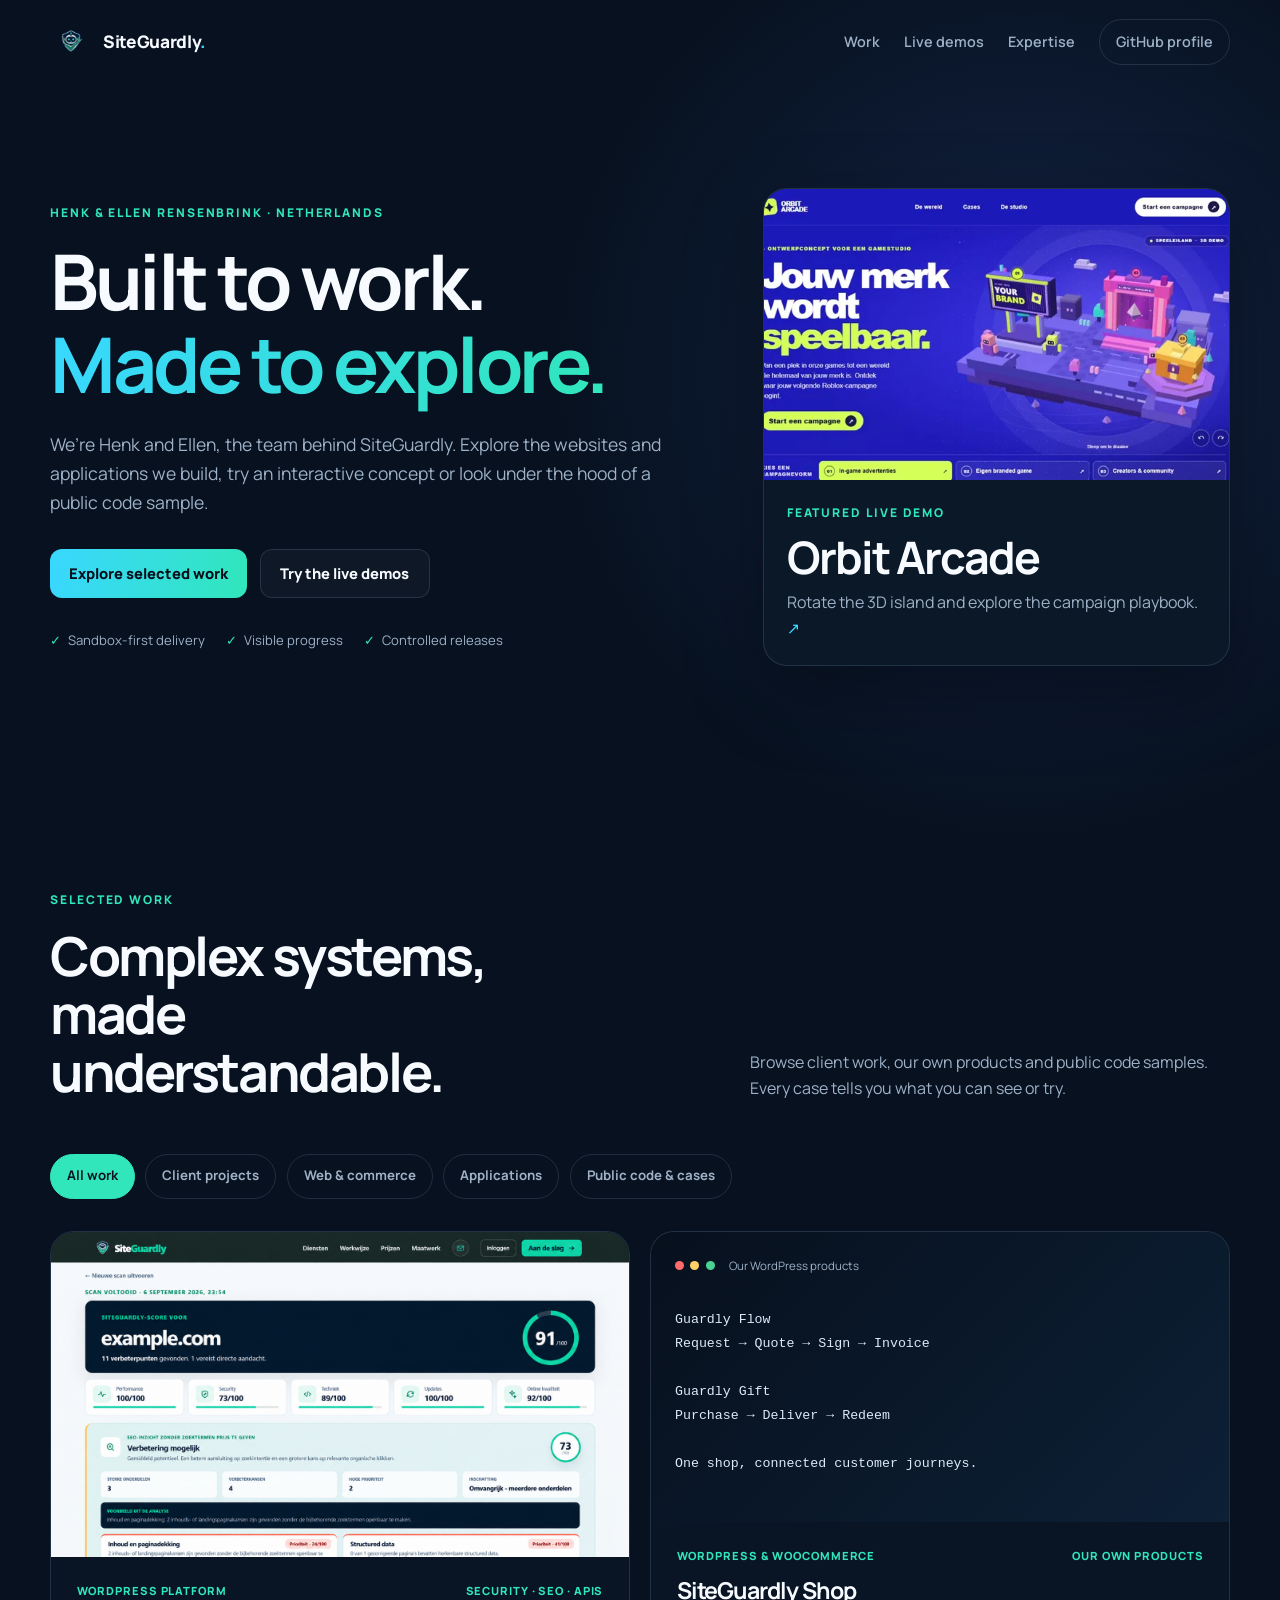
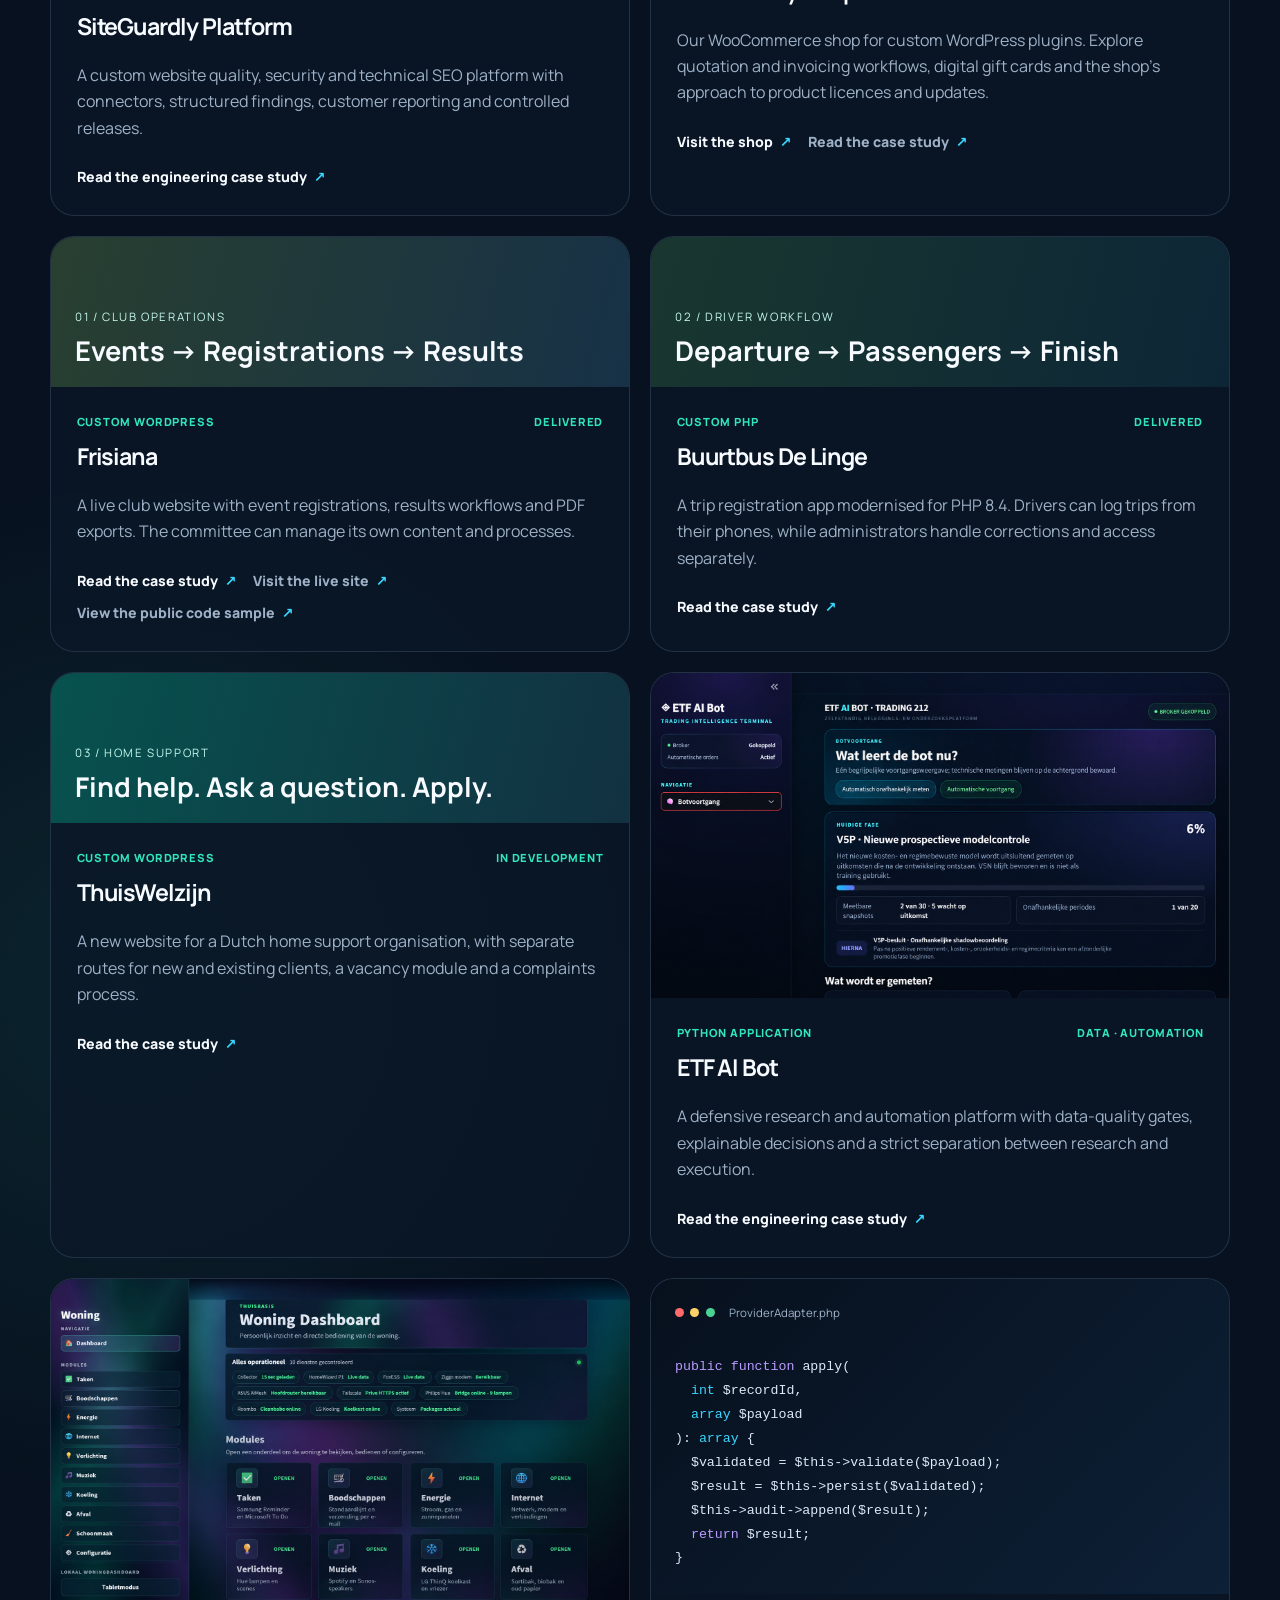
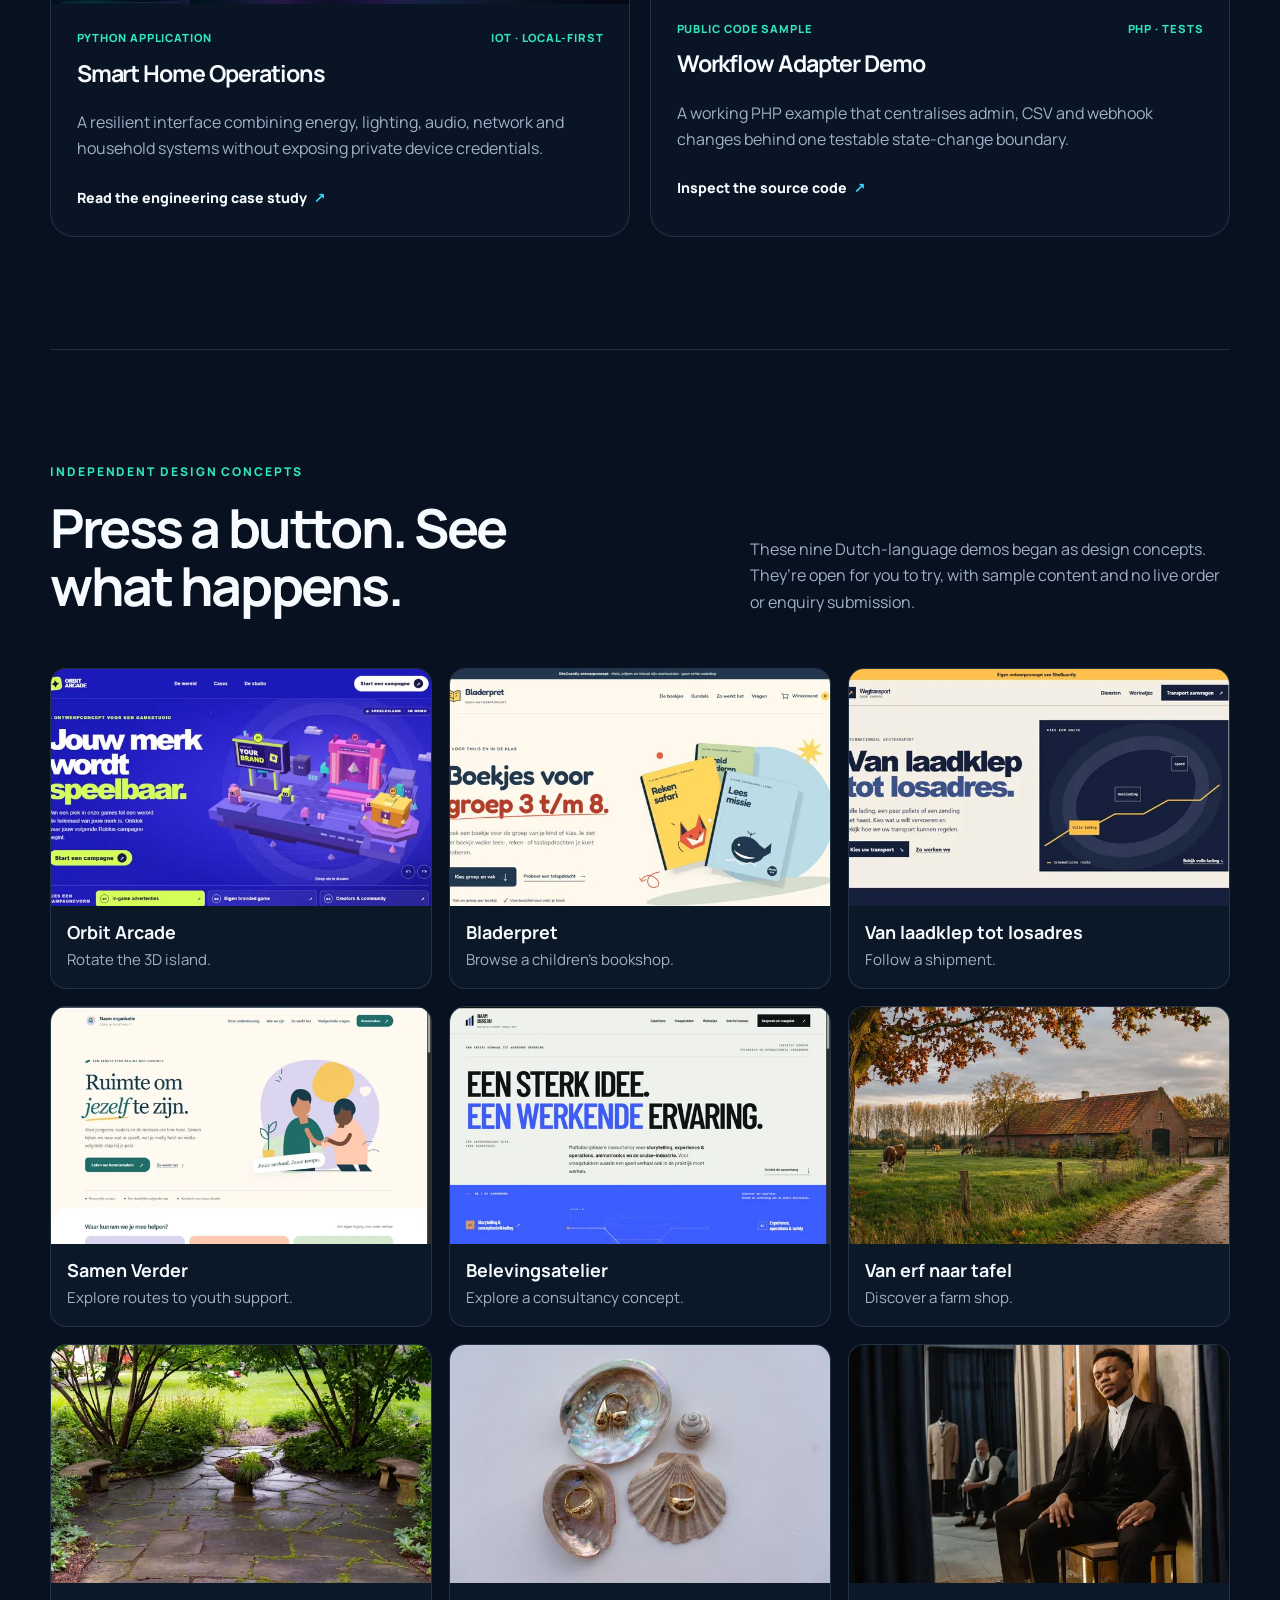
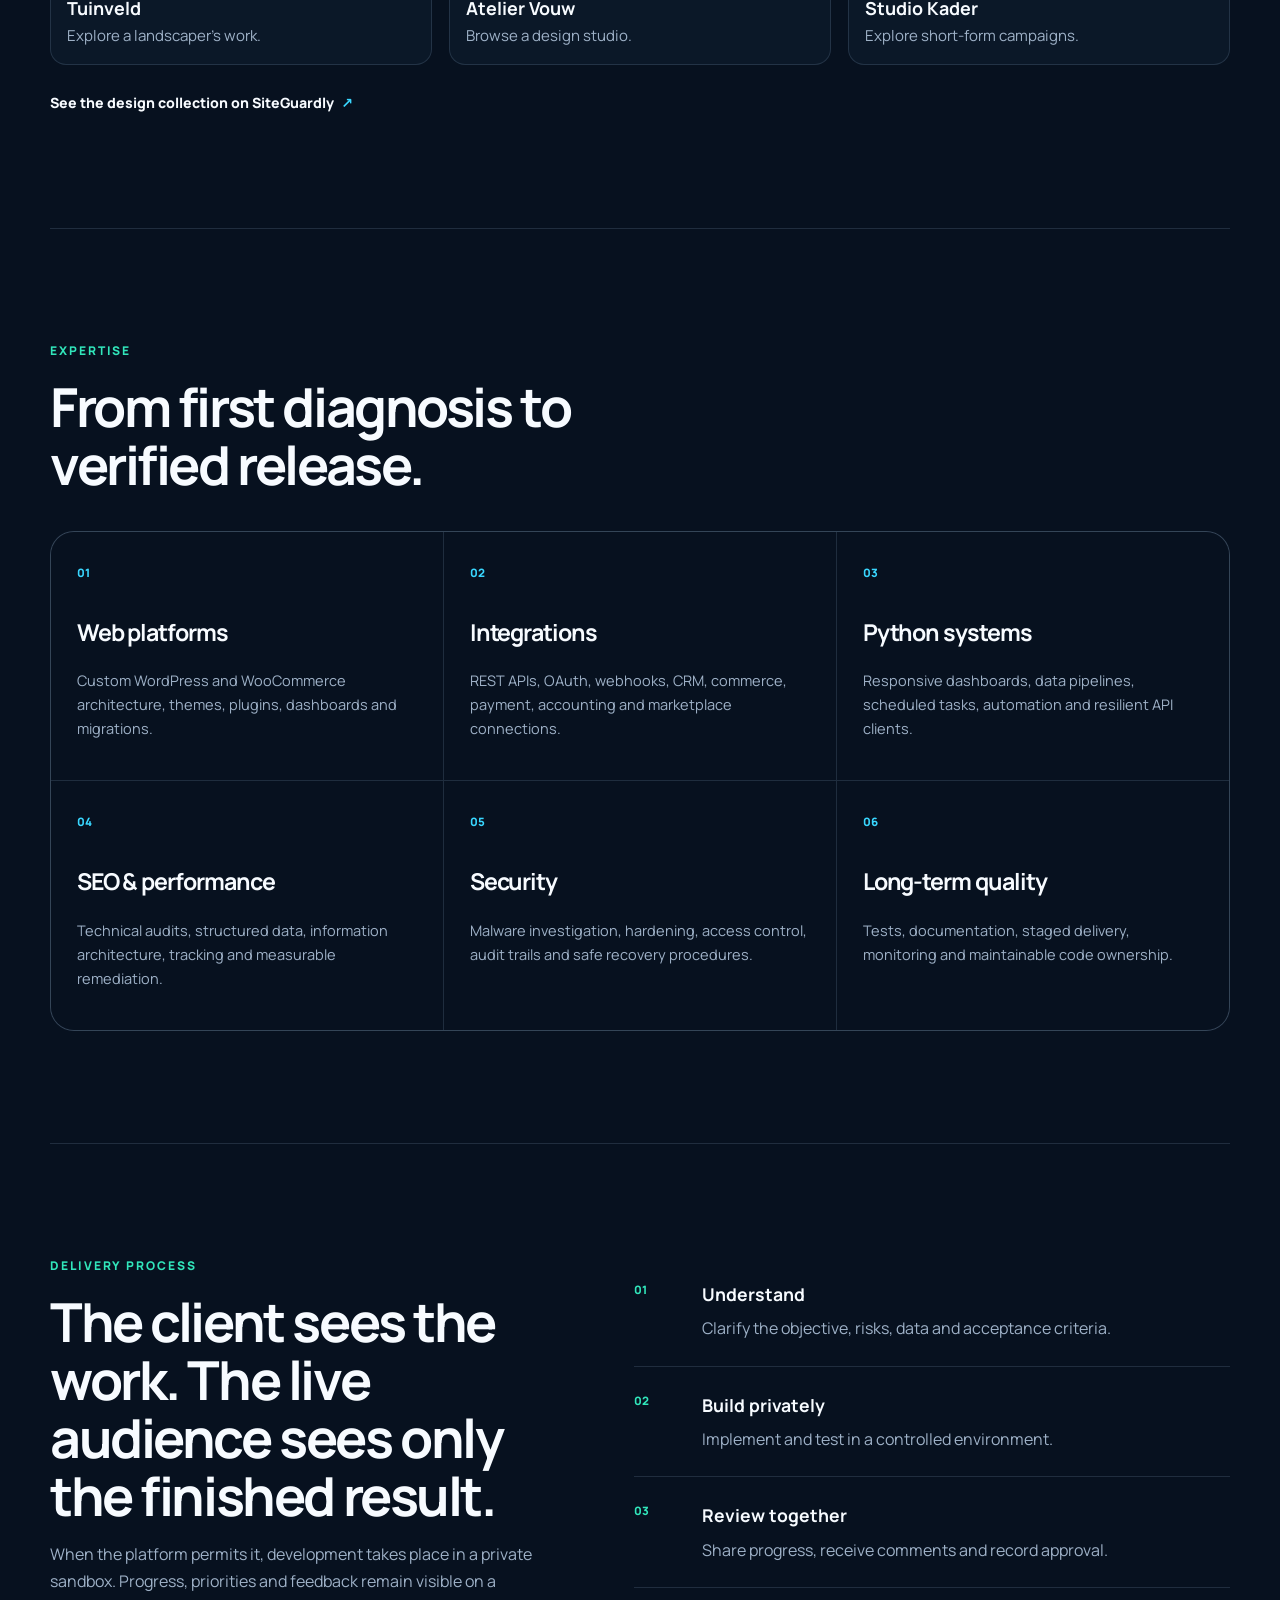
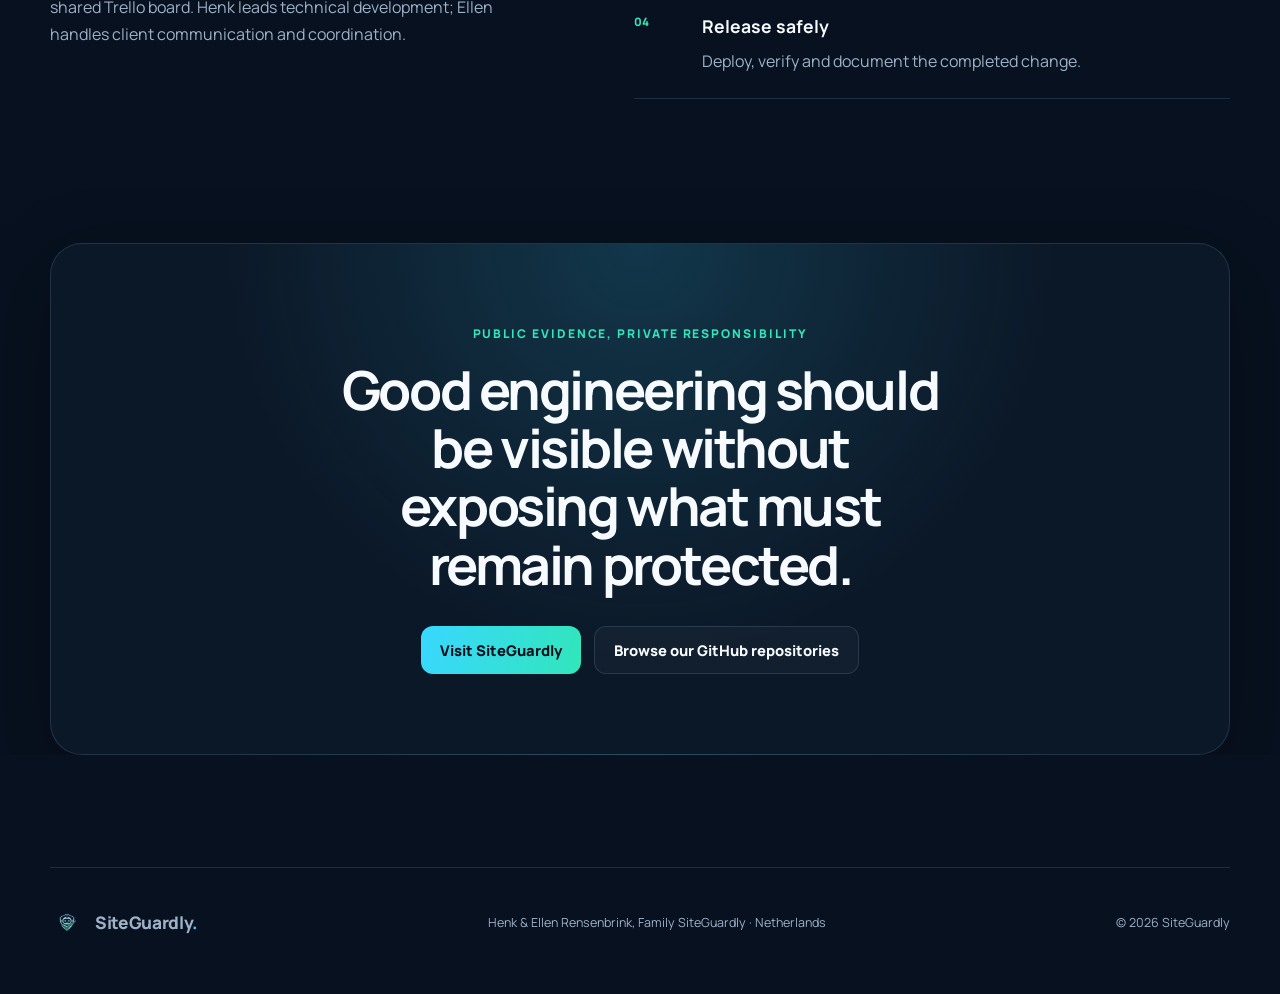
==== commit 362fc2fb: "Refresh technical portfolio and feature interactive demos" ====
--- a/index.html
+++ b/index.html
@@ -3,13 +3,15 @@
 <head>
   <meta charset="utf-8">
   <meta name="viewport" content="width=device-width, initial-scale=1">
-  <title>Henk &amp; Ellen Rensenbrink · SiteGuardly Full-stack Portfolio</title>
-  <meta name="description" content="WordPress, WooCommerce, custom plugins, Python, integrations, technical SEO and security work by Henk &amp; Ellen Rensenbrink, Family SiteGuardly.">
+  <title>SiteGuardly Portfolio · Websites, Live Demos &amp; Engineering</title>
+  <meta name="description" content="Explore the work of Henk and Ellen Rensenbrink at SiteGuardly: live websites, nine interactive design concepts and public engineering case studies.">
   <meta name="theme-color" content="#07111f">
-  <meta property="og:title" content="SiteGuardly Engineering Portfolio">
-  <meta property="og:description" content="Public evidence of private, production-minded engineering.">
+  <meta property="og:title" content="SiteGuardly · Websites, Live Demos &amp; Engineering">
+  <meta property="og:description" content="Explore delivered sites, try interactive website concepts and read our engineering case studies.">
   <meta property="og:type" content="website">
   <meta property="og:url" content="https://siteguardly.github.io/">
+  <meta property="og:image" content="https://siteguardly.github.io/assets/social-preview.png">
+  <link rel="canonical" href="https://siteguardly.github.io/">
   <link rel="icon" href="assets/siteguardly-mark.png">
   <link rel="preconnect" href="https://fonts.googleapis.com">
   <link rel="preconnect" href="https://fonts.gstatic.com" crossorigin>
@@ -26,8 +28,8 @@
     </a>
     <nav aria-label="Primary navigation">
       <a href="#work">Work</a>
+      <a href="#demos">Live demos</a>
       <a href="#expertise">Expertise</a>
-      <a href="#process">Process</a>
       <a class="nav-cta" href="https://github.com/SiteGuardly">GitHub profile</a>
     </nav>
   </header>
@@ -36,11 +38,11 @@
     <section class="hero" id="top">
       <div class="hero-copy">
         <p class="eyebrow">Henk &amp; Ellen Rensenbrink · Netherlands</p>
-        <h1>Clear engineering for websites that need to <span>work, scale and stay safe.</span></h1>
-        <p class="hero-intro">A family team with more than 15 years of website development experience, building custom WordPress and WooCommerce solutions, Python applications and practical API integrations.</p>
+        <h1>Built to work. <span>Made to explore.</span></h1>
+        <p class="hero-intro">We’re Henk and Ellen, the team behind SiteGuardly. Explore the websites and applications we build, try an interactive concept or look under the hood of a public code sample.</p>
         <div class="hero-actions">
           <a class="button primary" href="#work">Explore selected work</a>
-          <a class="button secondary" href="https://siteguardly.com">Visit SiteGuardly</a>
+          <a class="button secondary" href="#demos">Try the live demos</a>
         </div>
         <ul class="trust-list" aria-label="Working principles">
           <li>Sandbox-first delivery</li>
@@ -48,16 +50,11 @@
           <li>Controlled releases</li>
         </ul>
       </div>
-      <aside class="hero-panel" aria-label="Engineering overview">
-        <div class="signal signal-one"></div>
-        <div class="signal signal-two"></div>
-        <p class="panel-label">Engineering focus</p>
-        <div class="capability-map">
-          <div><span>01</span><strong>Build</strong><small>Custom platforms</small></div>
-          <div><span>02</span><strong>Connect</strong><small>APIs & workflows</small></div>
-          <div><span>03</span><strong>Protect</strong><small>Security & quality</small></div>
-          <div><span>04</span><strong>Improve</strong><small>SEO & performance</small></div>
-        </div>
+      <aside class="hero-preview" aria-label="Featured design demo">
+        <a href="https://siteguardly.com/en/projects/orbit-arcade-interactieve-3d-demo/">
+          <img src="assets/orbit-arcade.webp" width="640" height="400" alt="">
+          <div class="hero-preview-copy"><p class="eyebrow">Featured live demo</p><h2>Orbit Arcade</h2><p>Rotate the 3D island and explore the campaign playbook. <span aria-hidden="true">↗</span></p></div>
+        </a>
       </aside>
     </section>
 
@@ -67,18 +64,20 @@
           <p class="eyebrow">Selected work</p>
           <h2>Complex systems, made understandable.</h2>
         </div>
-        <p>These public case studies explain architecture, decisions and results while keeping customer data and production secrets private.</p>
-      </div>
-
-      <div class="filters" role="group" aria-label="Filter projects">
-        <button class="filter active" type="button" data-filter="all">All work</button>
-        <button class="filter" type="button" data-filter="web">Web platforms</button>
-        <button class="filter" type="button" data-filter="python">Python</button>
-        <button class="filter" type="button" data-filter="security">Security</button>
-      </div>
+        <p>Browse client work, our own products and public code samples. Every case tells you what you can see or try.</p>
+      </div>
+
+      <div class="filters" role="group" aria-label="Filter projects" hidden>
+        <button class="filter active" type="button" data-filter="all" aria-pressed="true">All work</button>
+        <button class="filter" type="button" data-filter="client" aria-pressed="false">Client projects</button>
+        <button class="filter" type="button" data-filter="web" aria-pressed="false">Web &amp; commerce</button>
+        <button class="filter" type="button" data-filter="app" aria-pressed="false">Applications</button>
+        <button class="filter" type="button" data-filter="code" aria-pressed="false">Public code &amp; cases</button>
+      </div>
+      <p class="sr-only" id="filter-status" role="status"></p>
 
       <div class="project-grid">
-        <article class="project-card featured" data-categories="web security">
+        <article class="project-card featured" data-categories="web code">
           <a class="project-image" href="https://github.com/SiteGuardly/siteguardly-platform-case-study" aria-label="View the SiteGuardly platform case study">
             <img src="assets/siteguardly-platform.png" alt="SiteGuardly website scan result interface" loading="lazy">
           </a>
@@ -91,7 +90,7 @@
         </article>
 
 
-        <article class="project-card code-card" data-categories="web security">
+        <article class="project-card code-card" data-categories="web">
           <div class="code-window" aria-hidden="true"><div class="window-bar"><i></i><i></i><i></i><span>Our WordPress products</span></div><pre><code>Guardly Flow
 Request → Quote → Sign → Invoice
 
@@ -99,20 +98,24 @@
 Purchase → Deliver → Redeem
 
 One shop, connected customer journeys.</code></pre></div>
-          <div class="project-content"><div class="project-meta"><span>WordPress &amp; WooCommerce</span><span>Custom products</span></div><h3>SiteGuardly Shop, Flow &amp; Gift</h3><p>Our own shop and plugins connect quotations, invoices, gift cards, subscriptions, per-site licences, updates and customer support. Ledger accounting integrations are in development and await separate provider verification.</p><a class="text-link" href="https://shop.siteguardly.com">Explore the products and live demos <span>↗</span></a></div>
-        </article>
-        <article class="project-card code-card" data-categories="web">
-          <div class="code-window" aria-hidden="true"><div class="window-bar"><i></i><i></i><i></i><span>Frisiana · work in progress</span></div><pre><code>Club website
-Responsive design
-Events and registrations
-PDF exports
-Results workflows
-
-Reviewed in a protected Sandbox.</code></pre></div>
-          <div class="project-content"><div class="project-meta"><span>Custom WordPress</span><span>Club website</span></div><h3>Frisiana</h3><p>A club website redesign with custom functionality, events, registrations and results workflows. This project is presented as work in progress, with public examples kept separate from private data.</p><a class="text-link" href="https://github.com/SiteGuardly/frisiana-club-work-in-progress">View the project showcase <span>↗</span></a></div>
-        </article>
-
-        <article class="project-card" data-categories="python security">
+          <div class="project-content"><div class="project-meta"><span>WordPress &amp; WooCommerce</span><span>Our own products</span></div><h3>SiteGuardly Shop</h3><p>Our WooCommerce shop for custom WordPress plugins. Explore quotation and invoicing workflows, digital gift cards and the shop’s approach to product licences and updates.</p><a class="text-link" href="https://shop.siteguardly.com/">Visit the shop <span>↗</span></a><a class="text-link link-alt" href="https://siteguardly.com/en/projects/siteguardly-shop/">Read the case study <span>↗</span></a></div>
+        </article>
+        <article class="project-card" data-categories="web client code">
+          <div class="case-poster case-frisiana" aria-hidden="true"><span>01 / Club operations</span><strong>Events → Registrations → Results</strong></div>
+          <div class="project-content"><div class="project-meta"><span>Custom WordPress</span><span>Delivered</span></div><h3>Frisiana</h3><p>A live club website with event registrations, results workflows and PDF exports. The committee can manage its own content and processes.</p><a class="text-link" href="https://siteguardly.com/en/projects/frisiana/">Read the case study <span>↗</span></a><a class="text-link link-alt" href="https://kringgroepfrisiana.nl/">Visit the live site <span>↗</span></a><a class="text-link link-alt" href="https://github.com/SiteGuardly/frisiana-club-work-in-progress">View the public code sample <span>↗</span></a></div>
+        </article>
+
+        <article class="project-card" data-categories="app client">
+          <div class="case-poster case-linge" aria-hidden="true"><span>02 / Driver workflow</span><strong>Departure → Passengers → Finish</strong></div>
+          <div class="project-content"><div class="project-meta"><span>Custom PHP</span><span>Delivered</span></div><h3>Buurtbus De Linge</h3><p>A trip registration app modernised for PHP 8.4. Drivers can log trips from their phones, while administrators handle corrections and access separately.</p><a class="text-link" href="https://siteguardly.com/en/projects/buurtbus-de-linge/">Read the case study <span>↗</span></a></div>
+        </article>
+
+        <article class="project-card" data-categories="web client">
+          <div class="case-poster case-care" aria-hidden="true"><span>03 / Home support</span><strong>Find help. Ask a question. Apply.</strong></div>
+          <div class="project-content"><div class="project-meta"><span>Custom WordPress</span><span>In development</span></div><h3>ThuisWelzijn</h3><p>A new website for a Dutch home support organisation, with separate routes for new and existing clients, a vacancy module and a complaints process.</p><a class="text-link" href="https://siteguardly.com/en/projects/thuiswelzijn/">Read the case study <span>↗</span></a></div>
+        </article>
+
+        <article class="project-card" data-categories="app code">
           <a class="project-image" href="https://github.com/SiteGuardly/etf-ai-bot-case-study" aria-label="View the ETF AI Bot case study">
             <img src="assets/etf-ai-bot.png" alt="ETF AI Bot research and automation dashboard" loading="lazy">
           </a>
@@ -124,7 +127,7 @@
           </div>
         </article>
 
-        <article class="project-card" data-categories="python security">
+        <article class="project-card" data-categories="app code">
           <a class="project-image" href="https://github.com/SiteGuardly/smart-home-dashboard-case-study" aria-label="View the smart home dashboard case study">
             <img src="assets/smart-home-dashboard.png" alt="Smart home operations dashboard" loading="lazy">
           </a>
@@ -136,7 +139,7 @@
           </div>
         </article>
 
-        <article class="project-card code-card" data-categories="web security">
+        <article class="project-card code-card" data-categories="web code">
           <div class="code-window" aria-hidden="true">
             <div class="window-bar"><i></i><i></i><i></i><span>ProviderAdapter.php</span></div>
             <pre><code><span class="purple">public function</span> apply(
@@ -159,6 +162,25 @@
       </div>
     </section>
 
+    <section class="section demo-section" id="demos">
+      <div class="section-heading">
+        <div><p class="eyebrow">Independent design concepts</p><h2>Press a button. See what happens.</h2></div>
+        <p>These nine Dutch-language demos began as design concepts. They’re open for you to try, with sample content and no live order or enquiry submission.</p>
+      </div>
+      <div class="demo-grid">
+        <a href="https://siteguardly.com/en/projects/orbit-arcade-interactieve-3d-demo/"><img src="assets/orbit-arcade.webp" width="640" height="400" alt="" loading="lazy"><strong>Orbit Arcade</strong><span>Rotate the 3D island.</span></a>
+        <a href="https://siteguardly.com/ontwerpconcepten/public-demos/kinderboekjes/"><img src="assets/kinderboekjes.webp" width="640" height="400" alt="" loading="lazy"><strong>Bladerpret</strong><span>Browse a children’s bookshop.</span></a>
+        <a href="https://siteguardly.com/ontwerpconcepten/public-demos/transport/"><img src="assets/transport.webp" width="640" height="400" alt="" loading="lazy"><strong>Van laadklep tot losadres</strong><span>Follow a shipment.</span></a>
+        <a href="https://siteguardly.com/ontwerpconcepten/public-demos/jeugdhulp/"><img src="assets/jeugdhulp.webp" width="640" height="400" alt="" loading="lazy"><strong>Samen Verder</strong><span>Explore routes to youth support.</span></a>
+        <a href="https://siteguardly.com/ontwerpconcepten/public-demos/consultancy/"><img src="assets/consultancy.webp" width="640" height="400" alt="" loading="lazy"><strong>Belevingsatelier</strong><span>Explore a consultancy concept.</span></a>
+        <a href="https://siteguardly.com/ontwerpconcepten/public-demos/boerderij/"><img src="assets/boerderij.webp" width="640" height="400" alt="" loading="lazy"><strong>Van erf naar tafel</strong><span>Discover a farm shop.</span></a>
+        <a href="https://siteguardly.com/ontwerpconcepten/public-demos/tuinveld/"><img src="assets/tuinveld.webp" width="640" height="400" alt="" loading="lazy"><strong>Tuinveld</strong><span>Explore a landscaper’s work.</span></a>
+        <a href="https://siteguardly.com/ontwerpconcepten/public-demos/atelier-vouw/"><img src="assets/atelier-vouw.webp" width="640" height="400" alt="" loading="lazy"><strong>Atelier Vouw</strong><span>Browse a design studio.</span></a>
+        <a href="https://siteguardly.com/ontwerpconcepten/public-demos/short-form/"><img src="assets/short-form.webp" width="640" height="400" alt="" loading="lazy"><strong>Studio Kader</strong><span>Explore short-form campaigns.</span></a>
+      </div>
+      <a class="text-link demo-more" href="https://siteguardly.com/en/projects/eigen-ontwerpconcepten/">See the design collection on SiteGuardly <span>↗</span></a>
+    </section>
+
     <section class="section expertise" id="expertise">
       <div class="section-heading compact">
         <div>
@@ -194,8 +216,8 @@
       <p class="eyebrow">Public evidence, private responsibility</p>
       <h2>Good engineering should be visible without exposing what must remain protected.</h2>
       <div class="hero-actions">
-        <a class="button primary" href="https://github.com/SiteGuardly">Explore GitHub</a>
-        <a class="button secondary" href="https://shop.siteguardly.com">Explore our plugins and demos</a>
+        <a class="button primary" href="https://siteguardly.com/en/">Visit SiteGuardly</a>
+        <a class="button secondary" href="https://github.com/SiteGuardly">Browse our GitHub repositories</a>
       </div>
     </section>
   </main>
--- a/styles.css
+++ b/styles.css
@@ -182,16 +182,45 @@
 .closing h2 { margin-inline: auto; max-width: 18ch; }
 .closing .hero-actions { justify-content: center; }
 
+[hidden] { display: none !important; }
+.sr-only { position: absolute; width: 1px; height: 1px; padding: 0; margin: -1px; overflow: hidden; clip-path: inset(50%); white-space: nowrap; border: 0; }
+a:focus-visible, button:focus-visible { outline: 2px solid var(--cyan); outline-offset: 4px; }
+.hero-preview a { display: block; overflow: hidden; border: 1px solid var(--line); border-radius: var(--radius); box-shadow: var(--shadow); background: var(--surface); text-decoration: none; }
+.hero-preview img { width: 100%; height: auto; }
+.hero-preview-copy { padding: 1.45rem; }
+.hero-preview-copy .eyebrow { margin-bottom: .65rem; }
+.hero-preview-copy h2 { font-size: clamp(1.65rem, 4vw, 2.8rem); margin-bottom: .45rem; }
+.hero-preview-copy p:last-child { color: var(--muted); margin: 0; }
+.hero-preview-copy span { color: var(--cyan); }
+.case-poster { min-height: 150px; display: grid; align-content: end; gap: .5rem; padding: 1.2rem 1.5rem; background: linear-gradient(105deg, #123753, #0d2637); }
+.case-frisiana { background: linear-gradient(105deg, #283f30, #173147); }
+.case-linge { background: linear-gradient(105deg, #19372f, #0d2637); }
+.case-care { background: linear-gradient(105deg, #07524f, #123141); }
+.case-poster span { color: #c5f8ed; text-transform: uppercase; font-size: .72rem; letter-spacing: .14em; }
+.case-poster strong { font-size: clamp(1.1rem, 2.3vw, 1.7rem); line-height: 1.25; }
+.link-alt { color: var(--muted); margin-right: .8rem; }
+.project-content .text-link { margin-right: 1rem; }
+.demo-section { border-top: 1px solid var(--line); }
+.demo-grid { display: grid; grid-template-columns: repeat(3, minmax(0, 1fr)); gap: 1.1rem; }
+.demo-grid a { display: flex; flex-direction: column; overflow: hidden; text-decoration: none; background: var(--surface); border: 1px solid var(--line); border-radius: 16px; }
+.demo-grid a:is(:hover,:focus-visible) { border-color: var(--cyan); }
+.demo-grid img { width: 100%; height: auto; }
+.demo-grid strong { margin: .9rem 1rem 0; font-size: 1.12rem; line-height: 1.28; }
+.demo-grid span { margin: .25rem 1rem .95rem; color: var(--muted); font-size: .94rem; }
+.demo-more { margin-top: 1.65rem; }
+
 footer { padding: 2rem 0 3rem; gap: 2rem; border-top: 1px solid var(--line); color: var(--muted); font-size: .78rem; }
 
 @media (max-width: 900px) {
-  nav a:not(.nav-cta) { display: none; }
+  .site-header { flex-wrap: wrap; gap: .7rem 1.2rem; padding: .75rem 0; }
+  nav { flex-wrap: wrap; gap: .6rem 1rem; }
   .hero { grid-template-columns: 1fr; gap: 2.5rem; padding-top: 4rem; }
   .hero-copy { text-align: left; }
   .hero-panel { min-height: auto; }
   .section-heading, .process { grid-template-columns: 1fr; display: grid; gap: 1.2rem; }
   .process-intro { position: static; }
   .expertise-grid { grid-template-columns: repeat(2, 1fr); }
+  .demo-grid { grid-template-columns: repeat(2, minmax(0, 1fr)); }
 }
 
 @media (max-width: 640px) {
@@ -204,6 +233,7 @@
   .capability-map div { min-height: 125px; padding: .9rem; }
   .section { padding: 5rem 0; }
   .project-grid, .expertise-grid { grid-template-columns: 1fr; }
+  .demo-grid { grid-template-columns: 1fr; }
   .closing { padding: 3.5rem 1.2rem; }
   footer { align-items: flex-start; flex-direction: column; gap: .75rem; }
   footer p { margin: 0; }
